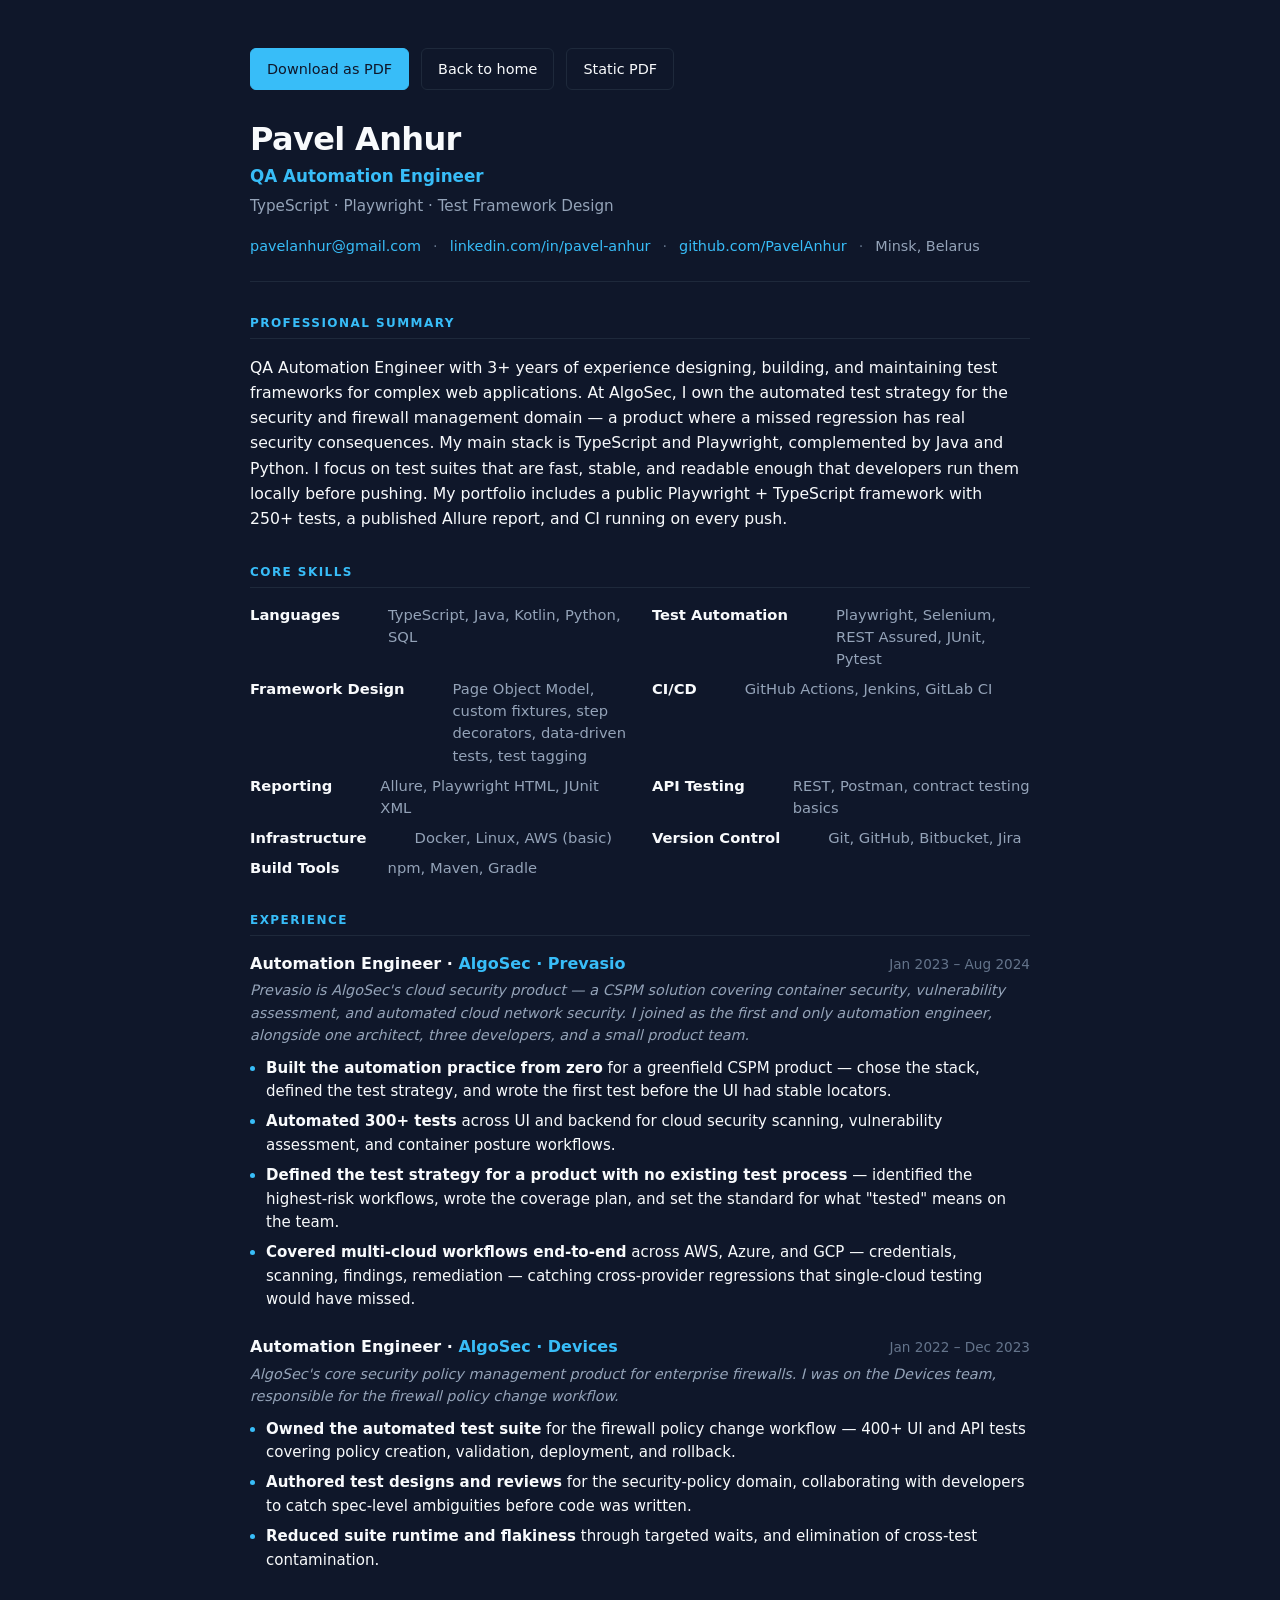
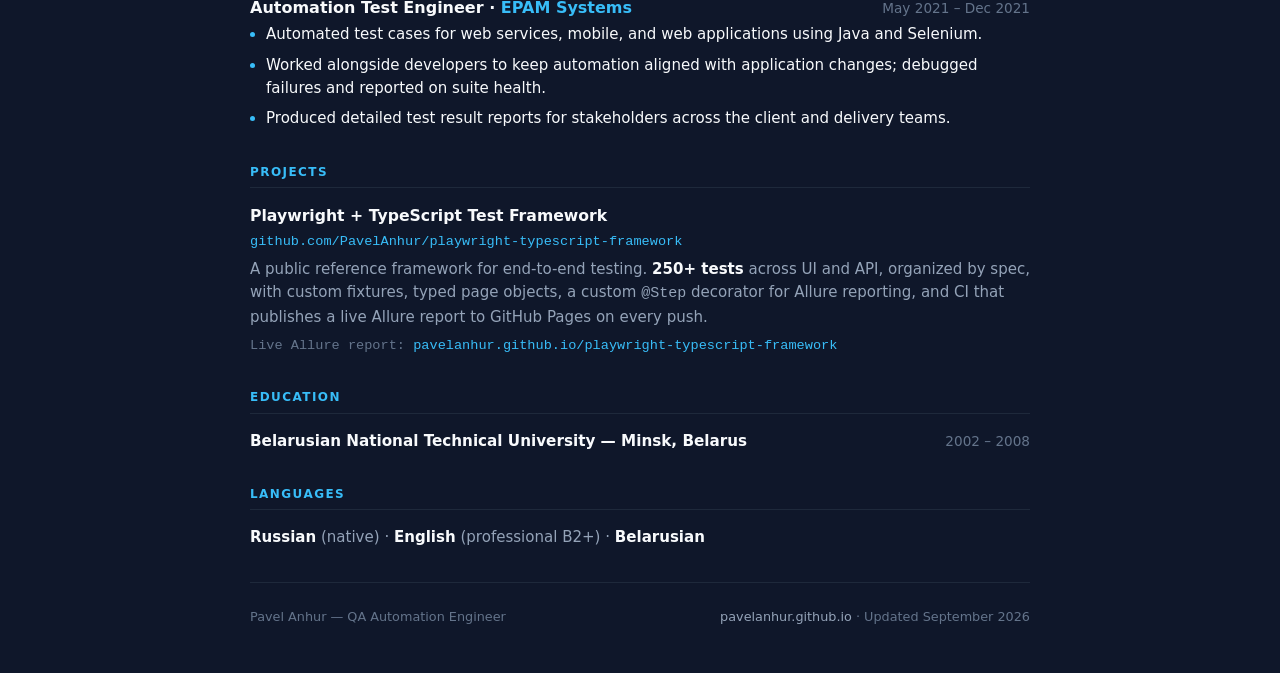
==== cv.html @ a46b6692 "refactor(css): split stylesheets per page - Extract .cv__* rules from cv.html into assets/css/cv.css" ====
<!DOCTYPE html>
<html lang="en">

<head>
  <meta charset="UTF-8" />
  <meta name="viewport" content="width=device-width, initial-scale=1.0" />
  <title>Pavel Anhur — CV</title>
  <meta name="description"
    content="CV of Pavel Anhur, QA Automation Engineer. TypeScript, Playwright, test framework design." />
  <meta name="robots" content="index, follow" />
  <link rel="canonical" href="https://pavelanhur.github.io/cv.html" />

  <!-- Open Graph for link previews -->
  <meta property="og:type" content="profile" />
  <meta property="og:title" content="Pavel Anhur — CV" />
  <meta property="og:description" content="QA Automation Engineer · TypeScript · Playwright · Test Framework Design" />
  <meta property="og:url" content="https://pavelanhur.github.io/cv.html" />

  <!-- Shared tokens, reset, base, buttons, print base -->
  <link rel="stylesheet" href="./assets/css/styles.css?v=1" />
  <!-- CV-specific layout -->
  <link rel="stylesheet" href="./assets/css/cv.css?v=1" />
</head>

<body>
  <main class="cv">

    <!-- =====================================================================
         Screen-only actions
         ===================================================================== -->
    <div class="cv__actions">
      <button type="button" class="btn btn--primary" onclick="window.print()">
        Download as PDF
      </button>
      <a class="btn btn--secondary" href="./index.html">Back to home</a>
      <a class="btn btn--secondary" href="./assets/cv/Pavel-Anhur-CV.pdf" download>
        Static PDF
      </a>
    </div>

    <!-- =====================================================================
         Header
         ===================================================================== -->
    <header class="cv__header">
      <h1 class="cv__name">Pavel Anhur</h1>
      <p class="cv__role">QA Automation Engineer</p>
      <p class="cv__stack">TypeScript · Playwright · Test Framework Design</p>
      <p class="cv__contact">
        <span><a href="mailto:pavelanhur@gmail.com">pavelanhur@gmail.com</a></span>
        <span class="sep">·</span>
        <span><a href="https://www.linkedin.com/in/pavel-anhur-1917821bb/"
            rel="noopener">linkedin.com/in/pavel-anhur</a></span>
        <span class="sep">·</span>
        <span><a href="https://github.com/PavelAnhur" rel="noopener">github.com/PavelAnhur</a></span>
        <span class="sep">·</span>
        <span>Minsk, Belarus</span>
      </p>
    </header>

    <!-- =====================================================================
         Summary
         ===================================================================== -->
    <section class="cv__section" aria-labelledby="summary-heading">
      <h2 class="cv__section-title" id="summary-heading">Professional Summary</h2>
      <p class="cv__summary">
        QA Automation Engineer with 3+ years of experience designing, building, and maintaining
        test frameworks for complex web applications. At AlgoSec, I own the automated test
        strategy for the security and firewall management domain — a product where a missed
        regression has real security consequences. My main stack is TypeScript and Playwright,
        complemented by Java and Python. I focus on test suites that are fast, stable, and
        readable enough that developers run them locally before pushing. My portfolio includes
        a public Playwright + TypeScript framework with 250+ tests, a published Allure report,
        and CI running on every push.
      </p>
    </section>

    <!-- =====================================================================
         Skills
         ===================================================================== -->
    <section class="cv__section" aria-labelledby="skills-heading">
      <h2 class="cv__section-title" id="skills-heading">Core Skills</h2>
      <dl class="cv__skills">
        <div class="cv__skill-group">
          <dt>Languages</dt>
          <dd>TypeScript, Java, Kotlin, Python, SQL</dd>
        </div>
        <div class="cv__skill-group">
          <dt>Test Automation</dt>
          <dd>Playwright, Selenium, REST Assured, JUnit, Pytest</dd>
        </div>
        <div class="cv__skill-group">
          <dt>Framework Design</dt>
          <dd>Page Object Model, custom fixtures, step decorators, data-driven tests, test tagging</dd>
        </div>
        <div class="cv__skill-group">
          <dt>CI/CD</dt>
          <dd>GitHub Actions, Jenkins, GitLab CI</dd>
        </div>
        <div class="cv__skill-group">
          <dt>Reporting</dt>
          <dd>Allure, Playwright HTML, JUnit XML</dd>
        </div>
        <div class="cv__skill-group">
          <dt>API Testing</dt>
          <dd>REST, Postman, contract testing basics</dd>
        </div>
        <div class="cv__skill-group">
          <dt>Infrastructure</dt>
          <dd>Docker, Linux, AWS (basic)</dd>
        </div>
        <div class="cv__skill-group">
          <dt>Version Control</dt>
          <dd>Git, GitHub, Bitbucket, Jira</dd>
        </div>
        <div class="cv__skill-group">
          <dt>Build Tools</dt>
          <dd>npm, Maven, Gradle</dd>
        </div>
      </dl>
    </section>

    <!-- =====================================================================
         Experience
         ===================================================================== -->
    <section class="cv__section" aria-labelledby="experience-heading">
      <h2 class="cv__section-title" id="experience-heading">Experience</h2>

      <!-- AlgoSec · Prevasio -->
      <article class="cv__job">
        <div class="cv__job-head">
          <h3 class="cv__job-role">
            Automation Engineer ·
            <span class="cv__job-company">AlgoSec · Prevasio</span>
          </h3>
          <p class="cv__job-period">Jan 2023 – Aug 2024</p>
        </div>
        <p class="cv__job-context">
          Prevasio is AlgoSec's cloud security product — a CSPM solution covering container
          security, vulnerability assessment, and automated cloud network security. I joined
          as the first and only automation engineer, alongside one architect, three developers,
          and a small product team.
        </p>
        <ul class="cv__job-bullets">
          <li>
            <strong>Built the automation practice from zero</strong> for a greenfield CSPM product —
            chose the stack, defined the test strategy, and wrote the first test before the UI
            had stable locators.
          </li>
          <li>
            <strong>Automated 300+ tests</strong> across UI and backend for cloud security scanning,
            vulnerability assessment, and container posture workflows.
          </li>
          <li>
            <strong>Defined the test strategy for a product with no existing test process</strong> —
            identified the highest-risk workflows, wrote the coverage plan, and set the standard
            for what "tested" means on the team.
          </li>
          <li>
            <strong>Covered multi-cloud workflows end-to-end</strong> across AWS, Azure, and GCP —
            credentials, scanning, findings, remediation — catching cross-provider regressions
            that single-cloud testing would have missed.
          </li>
        </ul>
      </article>

      <!-- AlgoSec · Devices team -->
      <article class="cv__job">
        <div class="cv__job-head">
          <h3 class="cv__job-role">
            Automation Engineer ·
            <span class="cv__job-company">AlgoSec · Devices</span>
          </h3>
          <p class="cv__job-period">Jan 2022 – Dec 2023</p>
        </div>
        <p class="cv__job-context">
          AlgoSec's core security policy management product for enterprise firewalls.
          I was on the Devices team, responsible for the firewall policy change workflow.
        </p>
        <ul class="cv__job-bullets">
          <li>
            <strong>Owned the automated test suite</strong> for the firewall policy change
            workflow — 400+ UI and API tests covering policy creation, validation,
            deployment, and rollback.
          </li>
          <li>
            <strong>Authored test designs and reviews</strong> for the security-policy domain,
            collaborating with developers to catch spec-level ambiguities before code was
            written.
          </li>
          <li>
            <strong>Reduced suite runtime and flakiness</strong> through targeted waits,
            and elimination of cross-test contamination.
          </li>
        </ul>
      </article>

      <!-- EPAM -->
      <article class="cv__job">
        <div class="cv__job-head">
          <h3 class="cv__job-role">
            Automation Test Engineer ·
            <span class="cv__job-company">EPAM Systems</span>
          </h3>
          <p class="cv__job-period">May 2021 – Dec 2021</p>
        </div>
        <ul class="cv__job-bullets">
          <li>
            Automated test cases for web services, mobile, and web applications using
            Java and Selenium.
          </li>
          <li>
            Worked alongside developers to keep automation aligned with application
            changes; debugged failures and reported on suite health.
          </li>
          <li>
            Produced detailed test result reports for stakeholders across the client and
            delivery teams.
          </li>
        </ul>
      </article>
    </section>

    <!-- =====================================================================
         Projects
         ===================================================================== -->
    <section class="cv__section" aria-labelledby="projects-heading">
      <h2 class="cv__section-title" id="projects-heading">Projects</h2>

      <article class="cv__project">
        <h3 class="cv__project-title">
          Playwright + TypeScript Test Framework
        </h3>
        <p class="cv__project-meta">
          <a href="https://github.com/PavelAnhur/playwright-typescript-framework" rel="noopener">
            github.com/PavelAnhur/playwright-typescript-framework
          </a>
        </p>
        <p class="cv__project-desc">
          A public reference framework for end-to-end testing. <strong>250+ tests</strong>
          across UI and API, organized by spec, with custom fixtures, typed page objects,
          a custom <code>@Step</code> decorator for Allure reporting, and CI that publishes
          a live Allure report to GitHub Pages on every push.
        </p>
        <p class="cv__project-meta" style="margin-top: 0.4rem;">
          Live Allure report:
          <a href="https://pavelanhur.github.io/playwright-typescript-framework/" rel="noopener">
            pavelanhur.github.io/playwright-typescript-framework
          </a>
        </p>
      </article>
    </section>

    <!-- =====================================================================
         Education
         ===================================================================== -->
    <section class="cv__section" aria-labelledby="education-heading">
      <h2 class="cv__section-title" id="education-heading">Education</h2>
      <div class="cv__edu">
        <span class="cv__edu-name">Belarusian National Technical University — Minsk, Belarus</span>
        <span class="cv__edu-period">2002 – 2008</span>
      </div>
    </section>

    <!-- =====================================================================
         Languages
         ===================================================================== -->
    <section class="cv__section" aria-labelledby="languages-heading">
      <h2 class="cv__section-title" id="languages-heading">Languages</h2>
      <p class="cv__languages">
        <strong>Russian</strong> (native) ·
        <strong>English</strong> (professional B2+) ·
        <strong>Belarusian</strong>
      </p>
    </section>

    <!-- =====================================================================
         Footer (screen only)
         ===================================================================== -->
    <footer class="cv__footer">
      <span>Pavel Anhur — QA Automation Engineer</span>
      <span>
        <a href="https://pavelanhur.github.io/">pavelanhur.github.io</a>
        · Updated September 2026
      </span>
    </footer>

  </main>
</body>

</html>
---- assets/css/styles.css ----
/* ==========================================================================
   Design tokens
   ========================================================================== */
:root {
  /* Colors */
  --bg: #0f172a;
  --fg: #f8fafc;
  --muted: #94a3b8;
  --muted-dim: #64748b;
  --accent: #38bdf8;
  --border: #1e293b;
  --surface: #1e293b;

  /* Typography */
  --font-sans: system-ui, -apple-system, "Segoe UI", Roboto, sans-serif;
  --font-mono: ui-monospace, "SF Mono", Menlo, Consolas, monospace;

  /* Layout */
  --max-width: 780px;
  --radius: 6px;
  --space-1: 0.5rem;
  --space-2: 1rem;
  --space-3: 1.5rem;
  --space-4: 2rem;
  --space-5: 3rem;
  --space-6: 4rem;

  /* Print tokens — overridden in @media print */
  --print-bg: #ffffff;
  --print-fg: #111827;
  --print-muted: #4b5563;
  --print-border: #d1d5db;
  --print-accent: #0369a1;
}

/* ==========================================================================
   Reset
   ========================================================================== */
*,
*::before,
*::after {
  box-sizing: border-box;
}

html {
  -webkit-text-size-adjust: 100%;
}

body,
h1,
h2,
h3,
h4,
p,
ul,
ol,
li,
figure {
  margin: 0;
  padding: 0;
}

ul,
ol {
  list-style: none;
}

img {
  max-width: 100%;
  display: block;
}

/* ==========================================================================
   Base
   ========================================================================== */
body {
  font-family: var(--font-sans);
  background: var(--bg);
  color: var(--fg);
  line-height: 1.55;
  font-size: 16px;
  padding: var(--space-5) var(--space-3);
  display: flex;
  justify-content: center;
  min-height: 100vh;
}

a {
  color: var(--accent);
  text-decoration: none;
  border-bottom: 1px solid transparent;
  transition: border-color 0.15s ease;
}

a:hover {
  border-bottom-color: currentColor;
}

/* ==========================================================================
   Shared button styles
   ========================================================================== */
.btn {
  display: inline-block;
  padding: 0.55rem 1rem;
  border-radius: var(--radius);
  font-size: 0.9rem;
  font-weight: 500;
  text-decoration: none;
  border: 1px solid transparent;
  cursor: pointer;
  transition: all 0.15s ease;
  font-family: inherit;
}

.btn--primary {
  background: var(--accent);
  color: var(--bg);
  border-color: var(--accent);
}

.btn--primary:hover {
  filter: brightness(1.05);
  border-bottom-color: var(--accent);
}

.btn--secondary {
  background: transparent;
  color: var(--fg);
  border-color: var(--border);
}

.btn--secondary:hover {
  border-color: var(--muted);
  border-bottom-color: var(--muted);
}

/* ==========================================================================
   Print — A4, black on white, no chrome
   Shared across all pages.
   ========================================================================== */
@page {
  size: A4;
  margin: 14mm 14mm 14mm 14mm;
}

@media print {
  :root {
    --bg: var(--print-bg);
    --fg: var(--print-fg);
    --muted: var(--print-muted);
    --muted-dim: var(--print-muted);
    --accent: var(--print-accent);
    --border: var(--print-border);
    --surface: #f3f4f6;
  }

  body {
    padding: 0;
    background: #fff;
    color: var(--print-fg);
    font-size: 10.5pt;
    line-height: 1.45;
    display: block;
    min-height: auto;
  }

  a {
    color: var(--print-accent);
    text-decoration: none;
    border-bottom: none;
  }

  h1,
  h2,
  h3 {
    page-break-after: avoid;
    break-after: avoid;
  }

  p,
  li,
  h1,
  h2,
  h3 {
    orphans: 3;
    widows: 3;
  }
}

/* ==========================================================================
   Reduced motion
   ========================================================================== */
@media (prefers-reduced-motion: reduce) {
  * {
    transition: none !important;
    animation: none !important;
  }
}
---- assets/css/cv.css ----
/* ==========================================================================
   CV page styles
   Loaded by cv.html on top of assets/css/styles.css.
   Only rules prefixed with .cv__ live here.
   ========================================================================== */

.cv {
  width: 100%;
  max-width: var(--max-width);
}

/* --------------------------------------------------------------------------
   Header
   -------------------------------------------------------------------------- */
.cv__header {
  padding-bottom: var(--space-3);
  border-bottom: 1px solid var(--border);
  margin-bottom: var(--space-4);
}

.cv__name {
  font-size: 2rem;
  line-height: 1.1;
  letter-spacing: -0.02em;
  font-weight: 700;
  margin-bottom: 0.35rem;
}

.cv__role {
  font-size: 1.05rem;
  color: var(--accent);
  font-weight: 600;
  margin-bottom: 0.4rem;
}

.cv__stack {
  font-size: 0.95rem;
  color: var(--muted);
  margin-bottom: var(--space-2);
}

.cv__contact {
  font-size: 0.9rem;
  color: var(--muted);
  display: flex;
  flex-wrap: wrap;
  gap: 0.25rem 0.75rem;
}

.cv__contact span {
  white-space: nowrap;
}

.cv__contact .sep {
  color: var(--muted-dim);
}

/* --------------------------------------------------------------------------
   Sections
   -------------------------------------------------------------------------- */
.cv__section {
  margin-bottom: var(--space-4);
  break-inside: avoid;
  page-break-inside: avoid;
}

.cv__section-title {
  font-size: 0.75rem;
  font-weight: 700;
  text-transform: uppercase;
  letter-spacing: 0.12em;
  color: var(--accent);
  margin-bottom: var(--space-2);
  padding-bottom: 0.35rem;
  border-bottom: 1px solid var(--border);
}

/* --------------------------------------------------------------------------
   Summary
   -------------------------------------------------------------------------- */
.cv__summary {
  color: var(--fg);
  font-size: 0.98rem;
  line-height: 1.6;
}

/* --------------------------------------------------------------------------
   Skills — definition list, two-column on wide, stacked on narrow
   -------------------------------------------------------------------------- */
.cv__skills {
  display: grid;
  grid-template-columns: 1fr;
  gap: 0.5rem 1.5rem;
}

@media (min-width: 640px) {
  .cv__skills {
    grid-template-columns: repeat(2, minmax(0, 1fr));
  }
}

.cv__skill-group {
  display: grid;
  grid-template-columns: max-content 1fr;
  gap: 0.5rem;
  font-size: 0.92rem;
  line-height: 1.5;
  break-inside: avoid;
}

.cv__skill-group dt {
  font-weight: 600;
  color: var(--fg);
  white-space: nowrap;
}

.cv__skill-group dd {
  color: var(--muted);
}

/* --------------------------------------------------------------------------
   Experience
   -------------------------------------------------------------------------- */
.cv__job {
  margin-bottom: var(--space-3);
  break-inside: avoid;
  page-break-inside: avoid;
}

.cv__job:last-child {
  margin-bottom: 0;
}

.cv__job-head {
  display: flex;
  flex-wrap: wrap;
  justify-content: space-between;
  align-items: baseline;
  gap: 0.25rem 1rem;
  margin-bottom: 0.15rem;
}

.cv__job-role {
  font-size: 1rem;
  font-weight: 700;
  color: var(--fg);
}

.cv__job-company {
  color: var(--accent);
}

.cv__job-period {
  font-size: 0.85rem;
  color: var(--muted-dim);
  font-variant-numeric: tabular-nums;
  white-space: nowrap;
}

.cv__job-context {
  font-size: 0.9rem;
  color: var(--muted);
  margin-bottom: 0.65rem;
  font-style: italic;
}

.cv__job-bullets {
  display: grid;
  gap: 0.45rem;
  font-size: 0.94rem;
  line-height: 1.55;
}

.cv__job-bullets li {
  position: relative;
  padding-left: 1rem;
  color: var(--fg);
  break-inside: avoid;
}

.cv__job-bullets li::before {
  content: "";
  position: absolute;
  left: 0;
  top: 0.6em;
  width: 5px;
  height: 5px;
  background: var(--accent);
  border-radius: 50%;
}

.cv__job-bullets strong {
  color: var(--fg);
  font-weight: 600;
}

/* --------------------------------------------------------------------------
   Projects
   -------------------------------------------------------------------------- */
.cv__project {
  margin-bottom: var(--space-2);
  break-inside: avoid;
}

.cv__project-title {
  font-size: 0.98rem;
  font-weight: 700;
  color: var(--fg);
  margin-bottom: 0.15rem;
}

.cv__project-meta {
  font-size: 0.85rem;
  color: var(--muted-dim);
  font-family: var(--font-mono);
  margin-bottom: 0.4rem;
}

.cv__project-meta a {
  font-family: var(--font-mono);
  font-size: 0.85rem;
}

.cv__project-desc {
  font-size: 0.94rem;
  color: var(--muted);
  line-height: 1.55;
}

.cv__project-desc strong {
  color: var(--fg);
  font-weight: 600;
}

/* --------------------------------------------------------------------------
   Education
   -------------------------------------------------------------------------- */
.cv__edu {
  display: flex;
  flex-wrap: wrap;
  justify-content: space-between;
  align-items: baseline;
  gap: 0.25rem 1rem;
  font-size: 0.95rem;
}

.cv__edu-name {
  font-weight: 600;
}

.cv__edu-period {
  color: var(--muted-dim);
  font-size: 0.85rem;
  font-variant-numeric: tabular-nums;
}

/* --------------------------------------------------------------------------
   Languages
   -------------------------------------------------------------------------- */
.cv__languages {
  font-size: 0.94rem;
  color: var(--muted);
}

.cv__languages strong {
  color: var(--fg);
  font-weight: 600;
}

/* --------------------------------------------------------------------------
   Footer (screen only)
   -------------------------------------------------------------------------- */
.cv__footer {
  margin-top: var(--space-4);
  padding-top: var(--space-3);
  border-top: 1px solid var(--border);
  font-size: 0.8rem;
  color: var(--muted-dim);
  display: flex;
  flex-wrap: wrap;
  justify-content: space-between;
  gap: 0.5rem;
}

.cv__footer a {
  color: var(--muted);
}

.cv__footer a:hover {
  color: var(--accent);
}

/* --------------------------------------------------------------------------
   Action buttons (screen only)
   -------------------------------------------------------------------------- */
.cv__actions {
  display: flex;
  gap: 0.75rem;
  flex-wrap: wrap;
  margin-bottom: var(--space-4);
}

/* ==========================================================================
   Print — CV-specific overrides only.
   Shared print base (page size, tokens, orphans/widows) is in styles.css.
   ========================================================================== */
@media print {
  .cv {
    max-width: none;
  }

  .cv__actions,
  .cv__footer {
    display: none !important;
  }

  .cv__section-title {
    page-break-after: avoid;
    break-after: avoid;
  }

  .cv__job-bullets li,
  .cv__project,
  .cv__job,
  .cv__section {
    page-break-inside: avoid;
    break-inside: avoid;
  }

  .cv__header {
    padding-bottom: 8pt;
    margin-bottom: 14pt;
  }

  .cv__section {
    margin-bottom: 12pt;
  }

  .cv__job {
    margin-bottom: 10pt;
  }

  .cv__skills {
    gap: 3pt 14pt;
  }

  .cv__job-bullets {
    gap: 2pt;
  }

  .cv__name,
  .cv__job-role,
  .cv__project-title,
  .cv__edu-name,
  .cv__skill-group dt,
  .cv__job-bullets strong {
    color: var(--print-fg);
  }

  .cv__role,
  .cv__section-title,
  .cv__job-company {
    color: var(--print-accent);
  }

  .cv__job-bullets li::before {
    background: var(--print-accent);
    print-color-adjust: exact;
    -webkit-print-color-adjust: exact;
  }
}
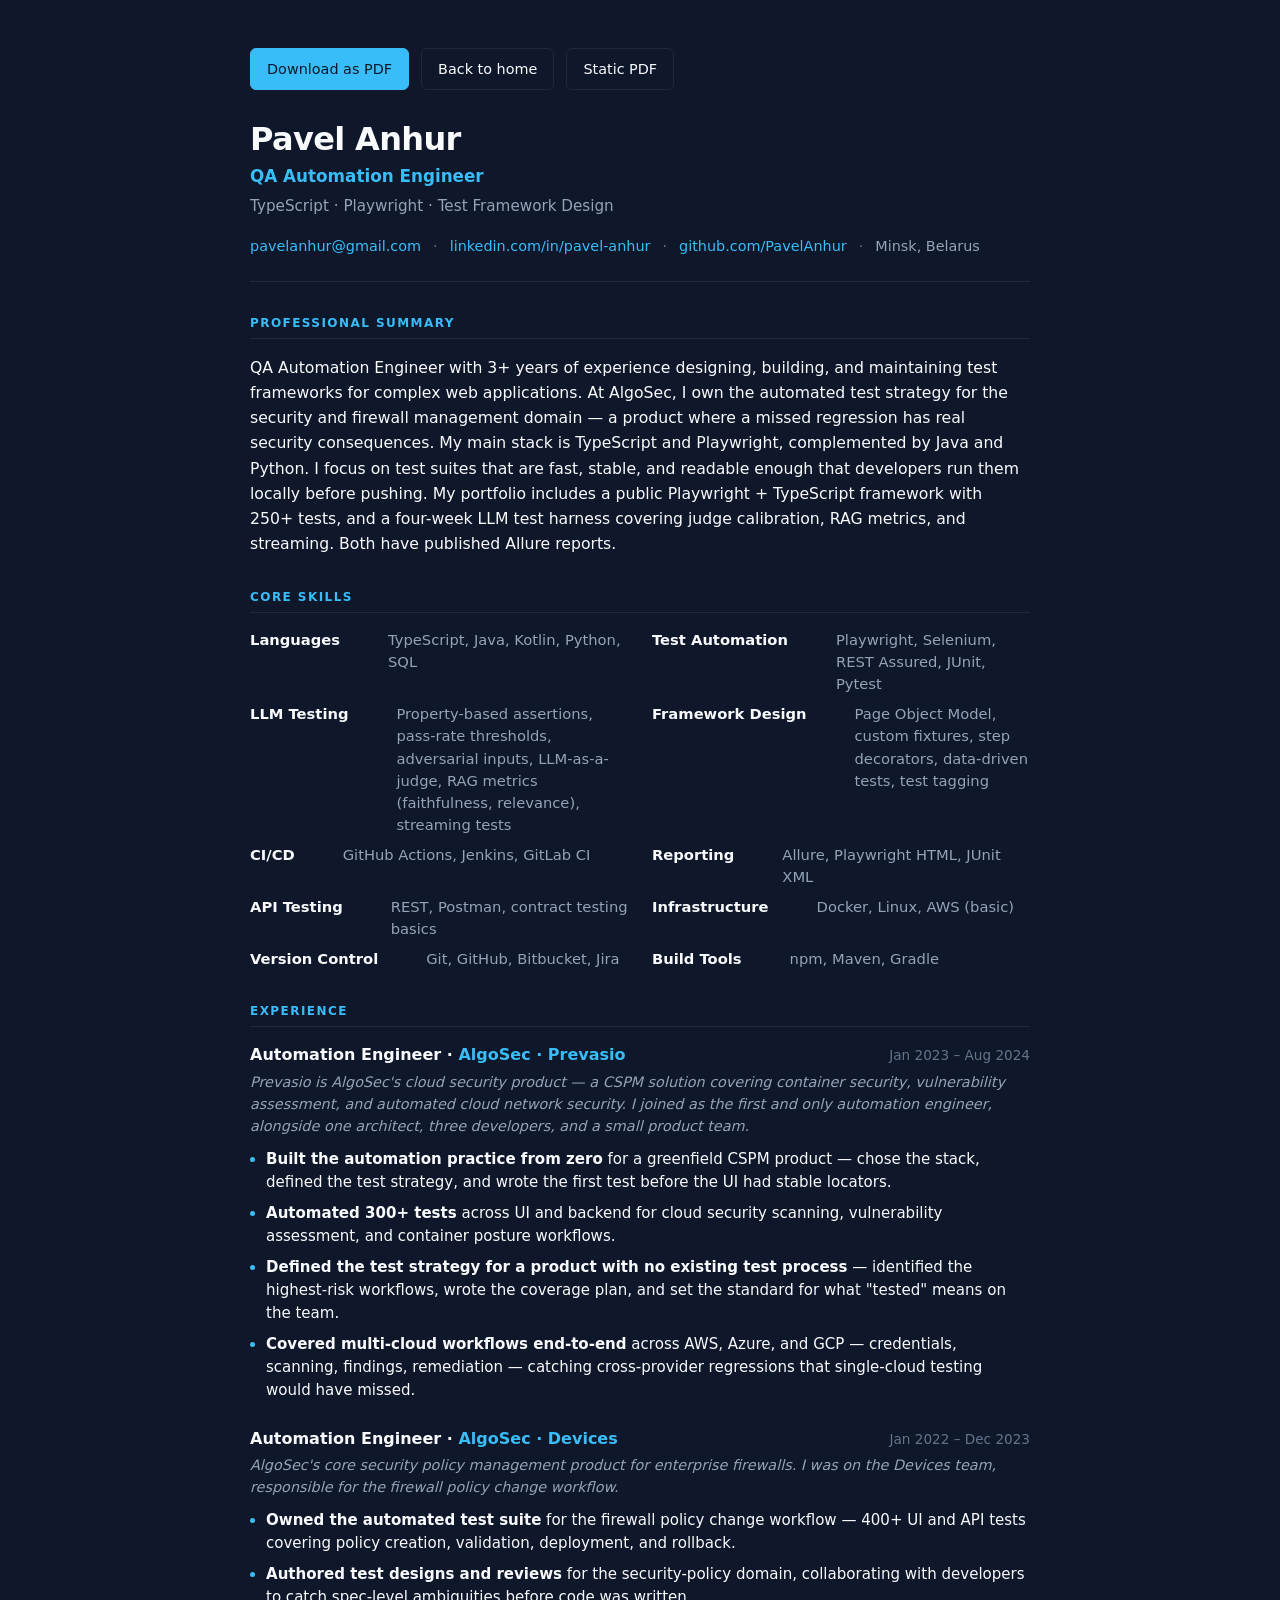
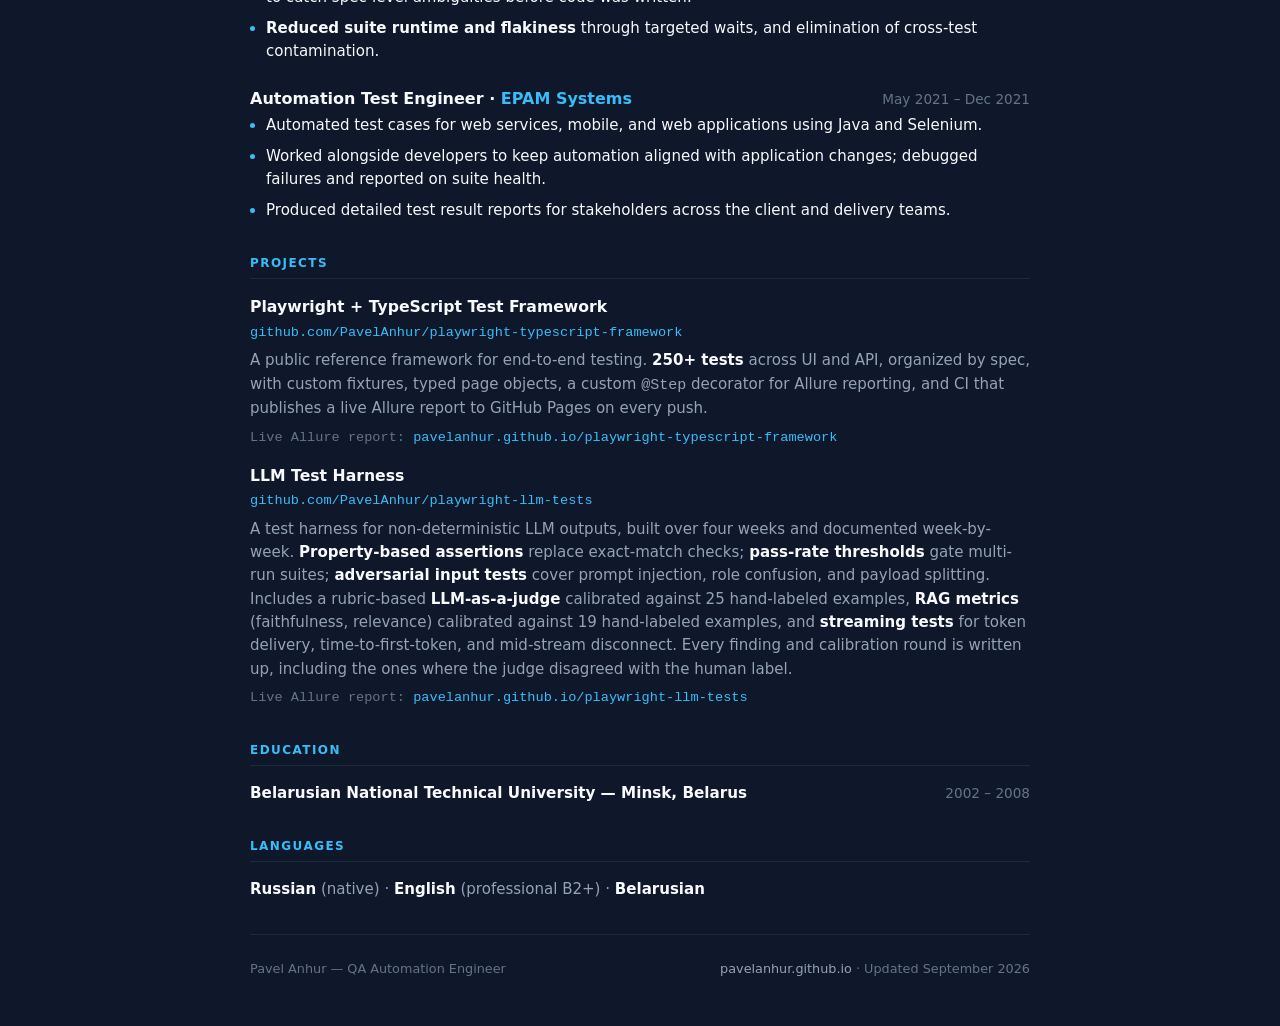
==== commit c5641c6c: "docs(cv): add LLM test harness project, summary, and skills" ====
--- a/cv.html
+++ b/cv.html
@@ -69,8 +69,9 @@
         regression has real security consequences. My main stack is TypeScript and Playwright,
         complemented by Java and Python. I focus on test suites that are fast, stable, and
         readable enough that developers run them locally before pushing. My portfolio includes
-        a public Playwright + TypeScript framework with 250+ tests, a published Allure report,
-        and CI running on every push.
+        a public Playwright + TypeScript framework with 250+ tests, and a four-week LLM test
+        harness covering judge calibration, RAG metrics, and streaming. Both have published
+        Allure reports.
       </p>
     </section>
 
@@ -87,6 +88,11 @@
         <div class="cv__skill-group">
           <dt>Test Automation</dt>
           <dd>Playwright, Selenium, REST Assured, JUnit, Pytest</dd>
+        </div>
+        <div class="cv__skill-group">
+          <dt>LLM Testing</dt>
+          <dd>Property-based assertions, pass-rate thresholds, adversarial inputs, LLM-as-a-judge, RAG metrics
+            (faithfulness, relevance), streaming tests</dd>
         </div>
         <div class="cv__skill-group">
           <dt>Framework Design</dt>
@@ -248,6 +254,35 @@
           </a>
         </p>
       </article>
+
+      <article class="cv__project">
+        <h3 class="cv__project-title">
+          LLM Test Harness
+        </h3>
+        <p class="cv__project-meta">
+          <a href="https://github.com/PavelAnhur/playwright-llm-tests" rel="noopener">
+            github.com/PavelAnhur/playwright-llm-tests
+          </a>
+        </p>
+        <p class="cv__project-desc">
+          A test harness for non-deterministic LLM outputs, built over four weeks
+          and documented week-by-week. <strong>Property-based assertions</strong> replace
+          exact-match checks; <strong>pass-rate thresholds</strong> gate multi-run suites;
+          <strong>adversarial input tests</strong> cover prompt injection, role confusion,
+          and payload splitting. Includes a rubric-based <strong>LLM-as-a-judge</strong>
+          calibrated against 25 hand-labeled examples, <strong>RAG metrics</strong>
+          (faithfulness, relevance) calibrated against 19 hand-labeled examples, and
+          <strong>streaming tests</strong> for token delivery, time-to-first-token, and
+          mid-stream disconnect. Every finding and calibration round is written up,
+          including the ones where the judge disagreed with the human label.
+        </p>
+        <p class="cv__project-meta" style="margin-top: 0.4rem;">
+          Live Allure report:
+          <a href="https://pavelanhur.github.io/playwright-llm-tests/" rel="noopener">
+            pavelanhur.github.io/playwright-llm-tests
+          </a>
+        </p>
+      </article>
     </section>
 
     <!-- =====================================================================
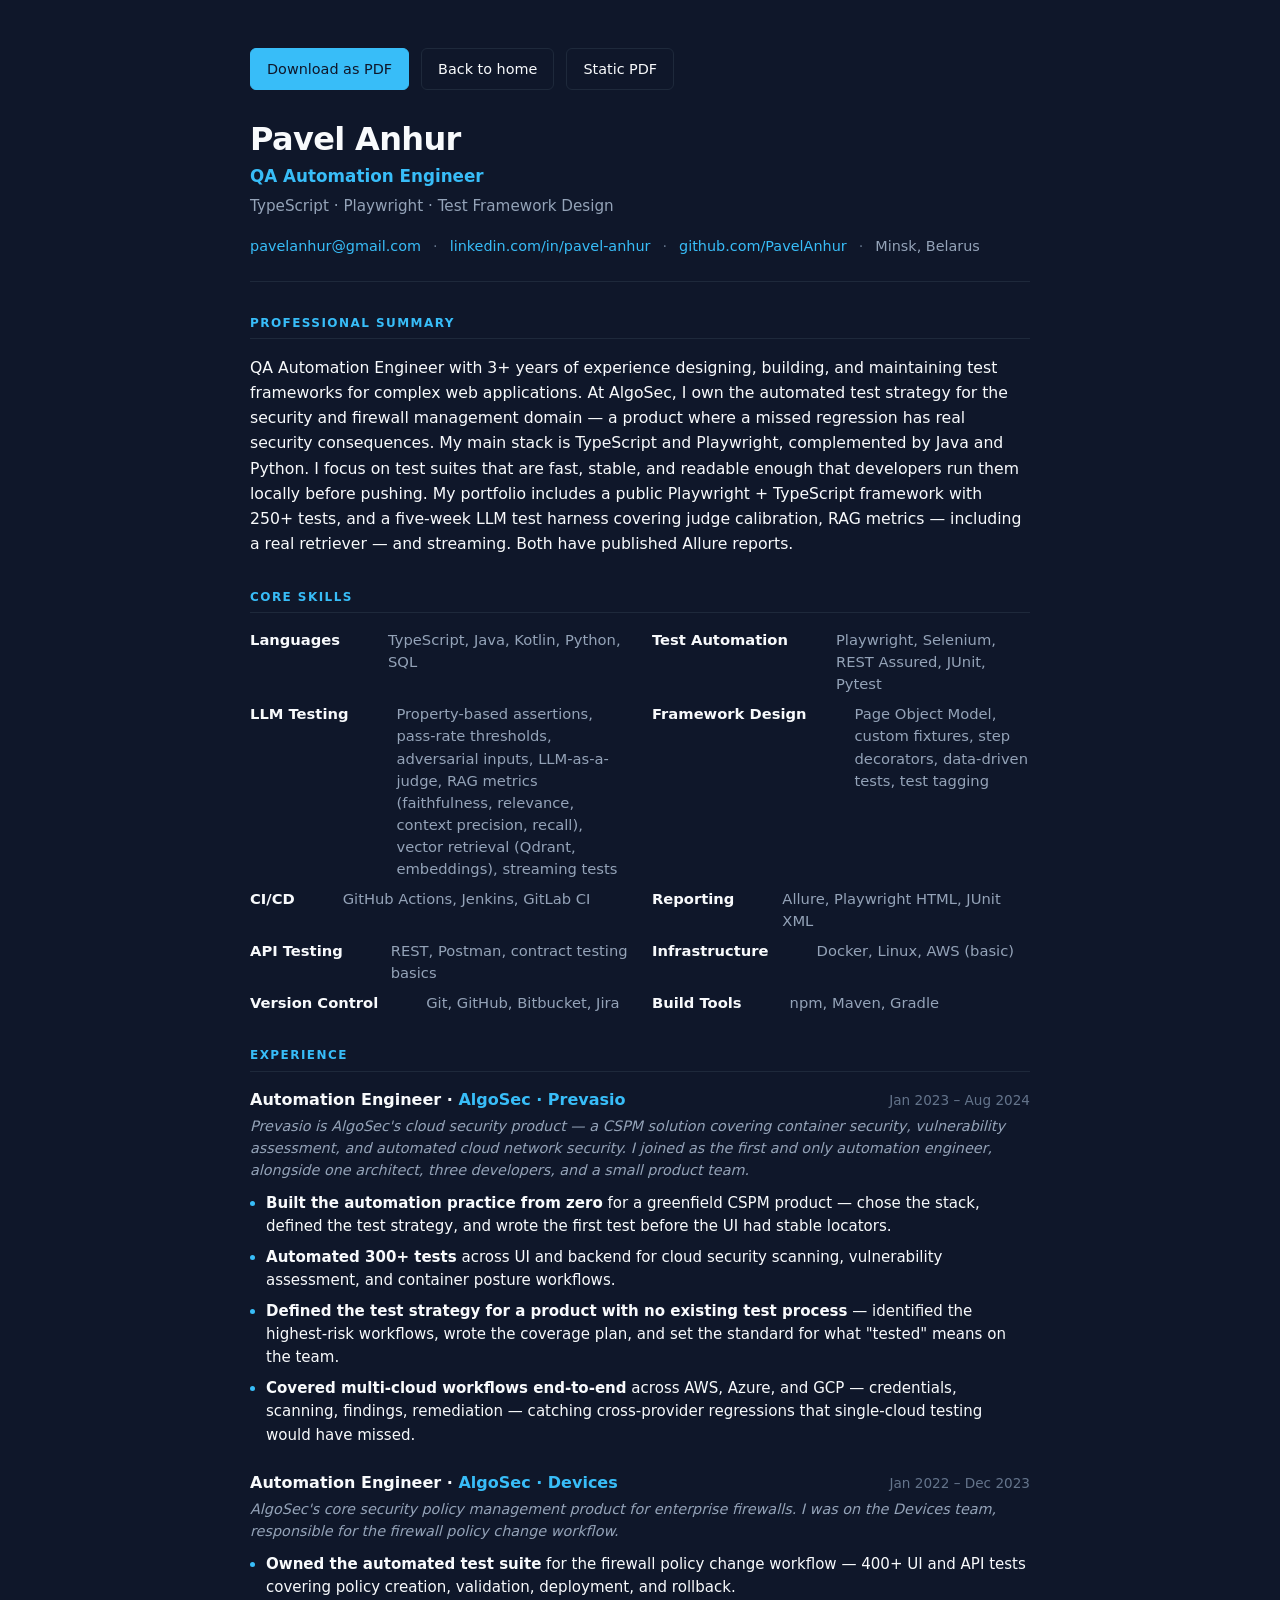
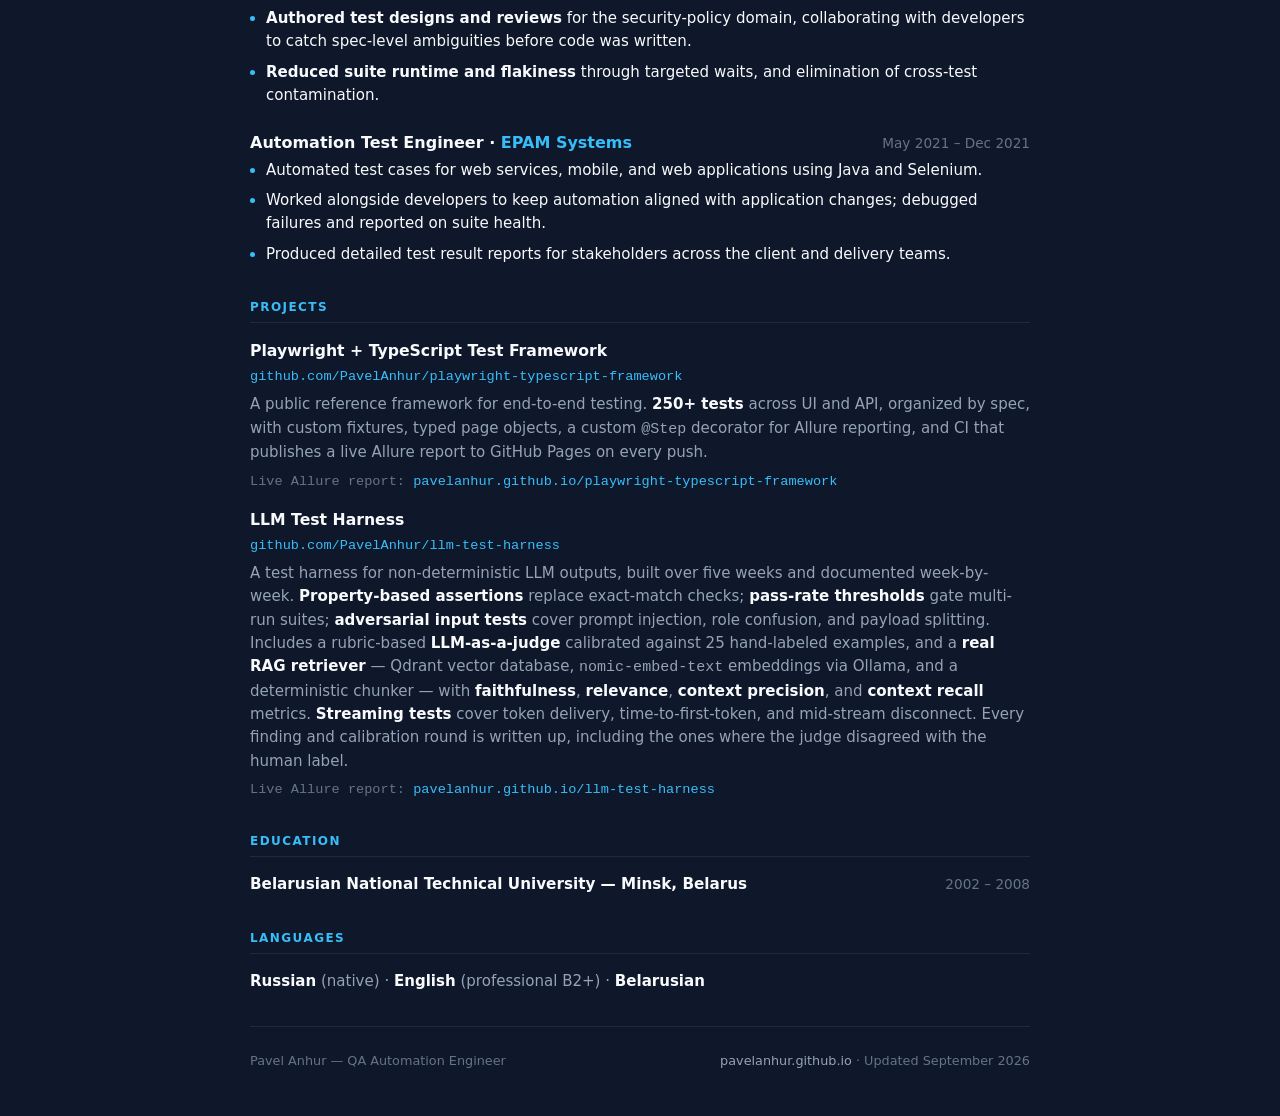
==== commit 2d4884f3: "docs: update LLM Test Harness card on landing page for rename and RAG work" ====
--- a/cv.html
+++ b/cv.html
@@ -69,9 +69,9 @@
         regression has real security consequences. My main stack is TypeScript and Playwright,
         complemented by Java and Python. I focus on test suites that are fast, stable, and
         readable enough that developers run them locally before pushing. My portfolio includes
-        a public Playwright + TypeScript framework with 250+ tests, and a four-week LLM test
-        harness covering judge calibration, RAG metrics, and streaming. Both have published
-        Allure reports.
+        a public Playwright + TypeScript framework with 250+ tests, and a five-week LLM test
+        harness covering judge calibration, RAG metrics — including a real retriever — and
+        streaming. Both have published Allure reports.
       </p>
     </section>
 
@@ -92,7 +92,8 @@
         <div class="cv__skill-group">
           <dt>LLM Testing</dt>
           <dd>Property-based assertions, pass-rate thresholds, adversarial inputs, LLM-as-a-judge, RAG metrics
-            (faithfulness, relevance), streaming tests</dd>
+            (faithfulness, relevance, context precision, recall), vector retrieval (Qdrant, embeddings), streaming
+            tests</dd>
         </div>
         <div class="cv__skill-group">
           <dt>Framework Design</dt>
@@ -260,26 +261,28 @@
           LLM Test Harness
         </h3>
         <p class="cv__project-meta">
-          <a href="https://github.com/PavelAnhur/playwright-llm-tests" rel="noopener">
-            github.com/PavelAnhur/playwright-llm-tests
+          <a href="https://github.com/PavelAnhur/llm-test-harness" rel="noopener">
+            github.com/PavelAnhur/llm-test-harness
           </a>
         </p>
         <p class="cv__project-desc">
-          A test harness for non-deterministic LLM outputs, built over four weeks
+          A test harness for non-deterministic LLM outputs, built over five weeks
           and documented week-by-week. <strong>Property-based assertions</strong> replace
           exact-match checks; <strong>pass-rate thresholds</strong> gate multi-run suites;
           <strong>adversarial input tests</strong> cover prompt injection, role confusion,
           and payload splitting. Includes a rubric-based <strong>LLM-as-a-judge</strong>
-          calibrated against 25 hand-labeled examples, <strong>RAG metrics</strong>
-          (faithfulness, relevance) calibrated against 19 hand-labeled examples, and
-          <strong>streaming tests</strong> for token delivery, time-to-first-token, and
-          mid-stream disconnect. Every finding and calibration round is written up,
-          including the ones where the judge disagreed with the human label.
+          calibrated against 25 hand-labeled examples, and a <strong>real RAG retriever</strong>
+          — Qdrant vector database, <code>nomic-embed-text</code> embeddings via Ollama, and
+          a deterministic chunker — with <strong>faithfulness</strong>, <strong>relevance</strong>,
+          <strong>context precision</strong>, and <strong>context recall</strong> metrics.
+          <strong>Streaming tests</strong> cover token delivery, time-to-first-token, and
+          mid-stream disconnect. Every finding and calibration round is written up, including
+          the ones where the judge disagreed with the human label.
         </p>
         <p class="cv__project-meta" style="margin-top: 0.4rem;">
           Live Allure report:
-          <a href="https://pavelanhur.github.io/playwright-llm-tests/" rel="noopener">
-            pavelanhur.github.io/playwright-llm-tests
+          <a href="https://pavelanhur.github.io/llm-test-harness/" rel="noopener">
+            pavelanhur.github.io/llm-test-harness
           </a>
         </p>
       </article>
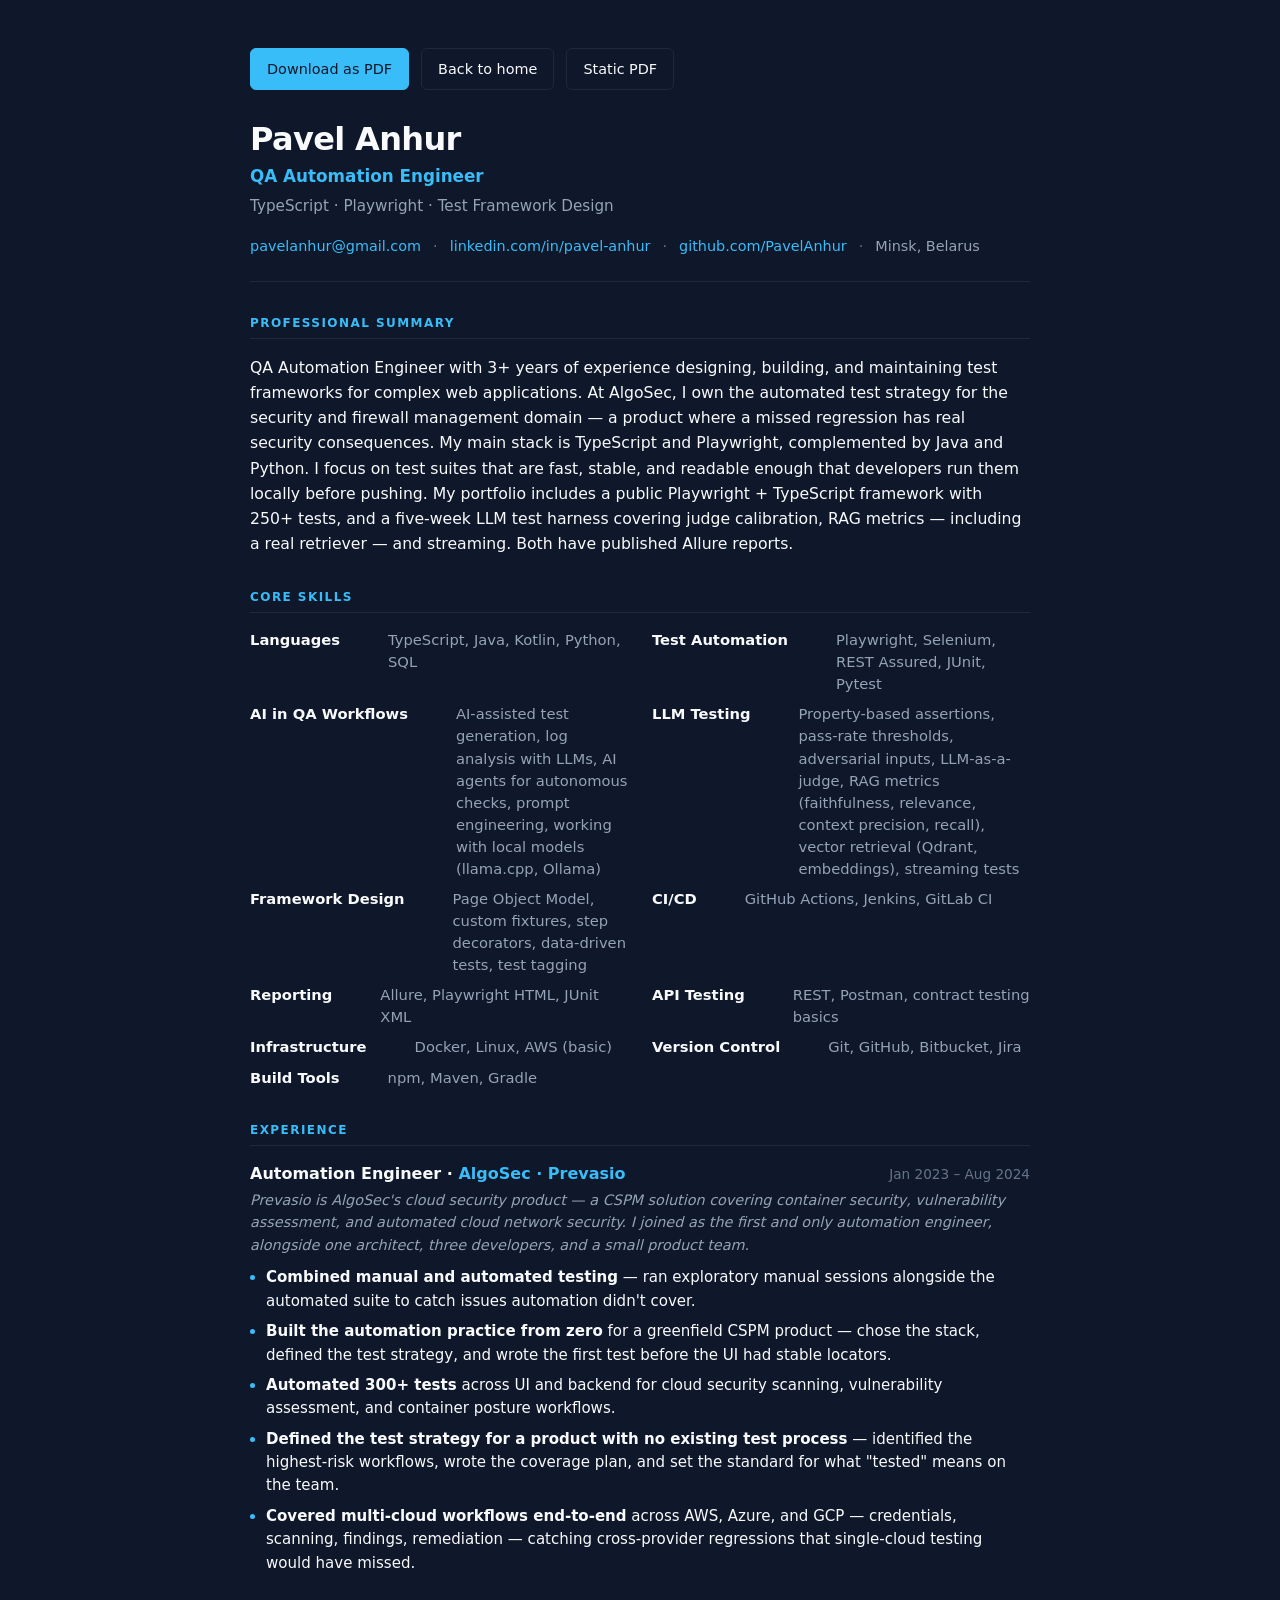
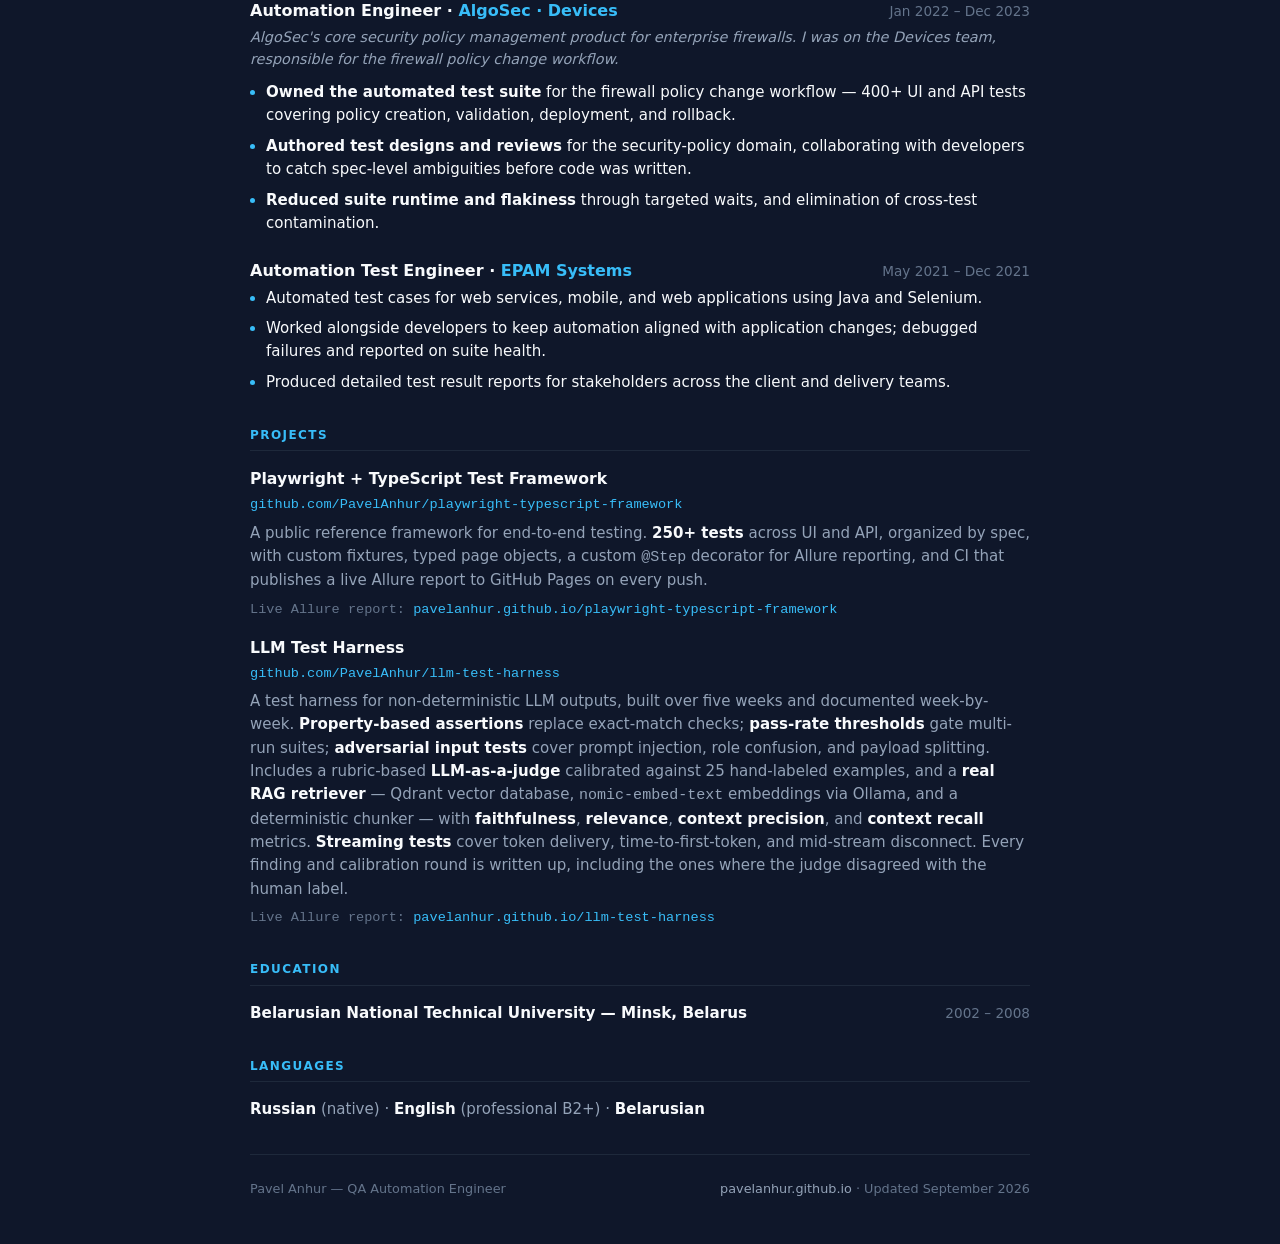
==== commit 97282ccf: "update" ====
--- a/cv.html
+++ b/cv.html
@@ -90,10 +90,15 @@
           <dd>Playwright, Selenium, REST Assured, JUnit, Pytest</dd>
         </div>
         <div class="cv__skill-group">
+          <dt>AI in QA Workflows</dt>
+          <dd>AI-assisted test generation, log analysis with LLMs, AI agents for autonomous checks,
+            prompt engineering, working with local models (llama.cpp, Ollama)</dd>
+        </div>
+        <div class="cv__skill-group">
           <dt>LLM Testing</dt>
-          <dd>Property-based assertions, pass-rate thresholds, adversarial inputs, LLM-as-a-judge, RAG metrics
-            (faithfulness, relevance, context precision, recall), vector retrieval (Qdrant, embeddings), streaming
-            tests</dd>
+          <dd>Property-based assertions, pass-rate thresholds, adversarial inputs, LLM-as-a-judge,
+            RAG metrics (faithfulness, relevance, context precision, recall), vector retrieval
+            (Qdrant, embeddings), streaming tests</dd>
         </div>
         <div class="cv__skill-group">
           <dt>Framework Design</dt>
@@ -148,6 +153,11 @@
           and a small product team.
         </p>
         <ul class="cv__job-bullets">
+          <li>
+            <strong>Combined manual and automated testing</strong> — ran exploratory
+            manual sessions alongside the automated suite to catch issues automation
+            didn't cover.
+          </li>
           <li>
             <strong>Built the automation practice from zero</strong> for a greenfield CSPM product —
             chose the stack, defined the test strategy, and wrote the first test before the UI
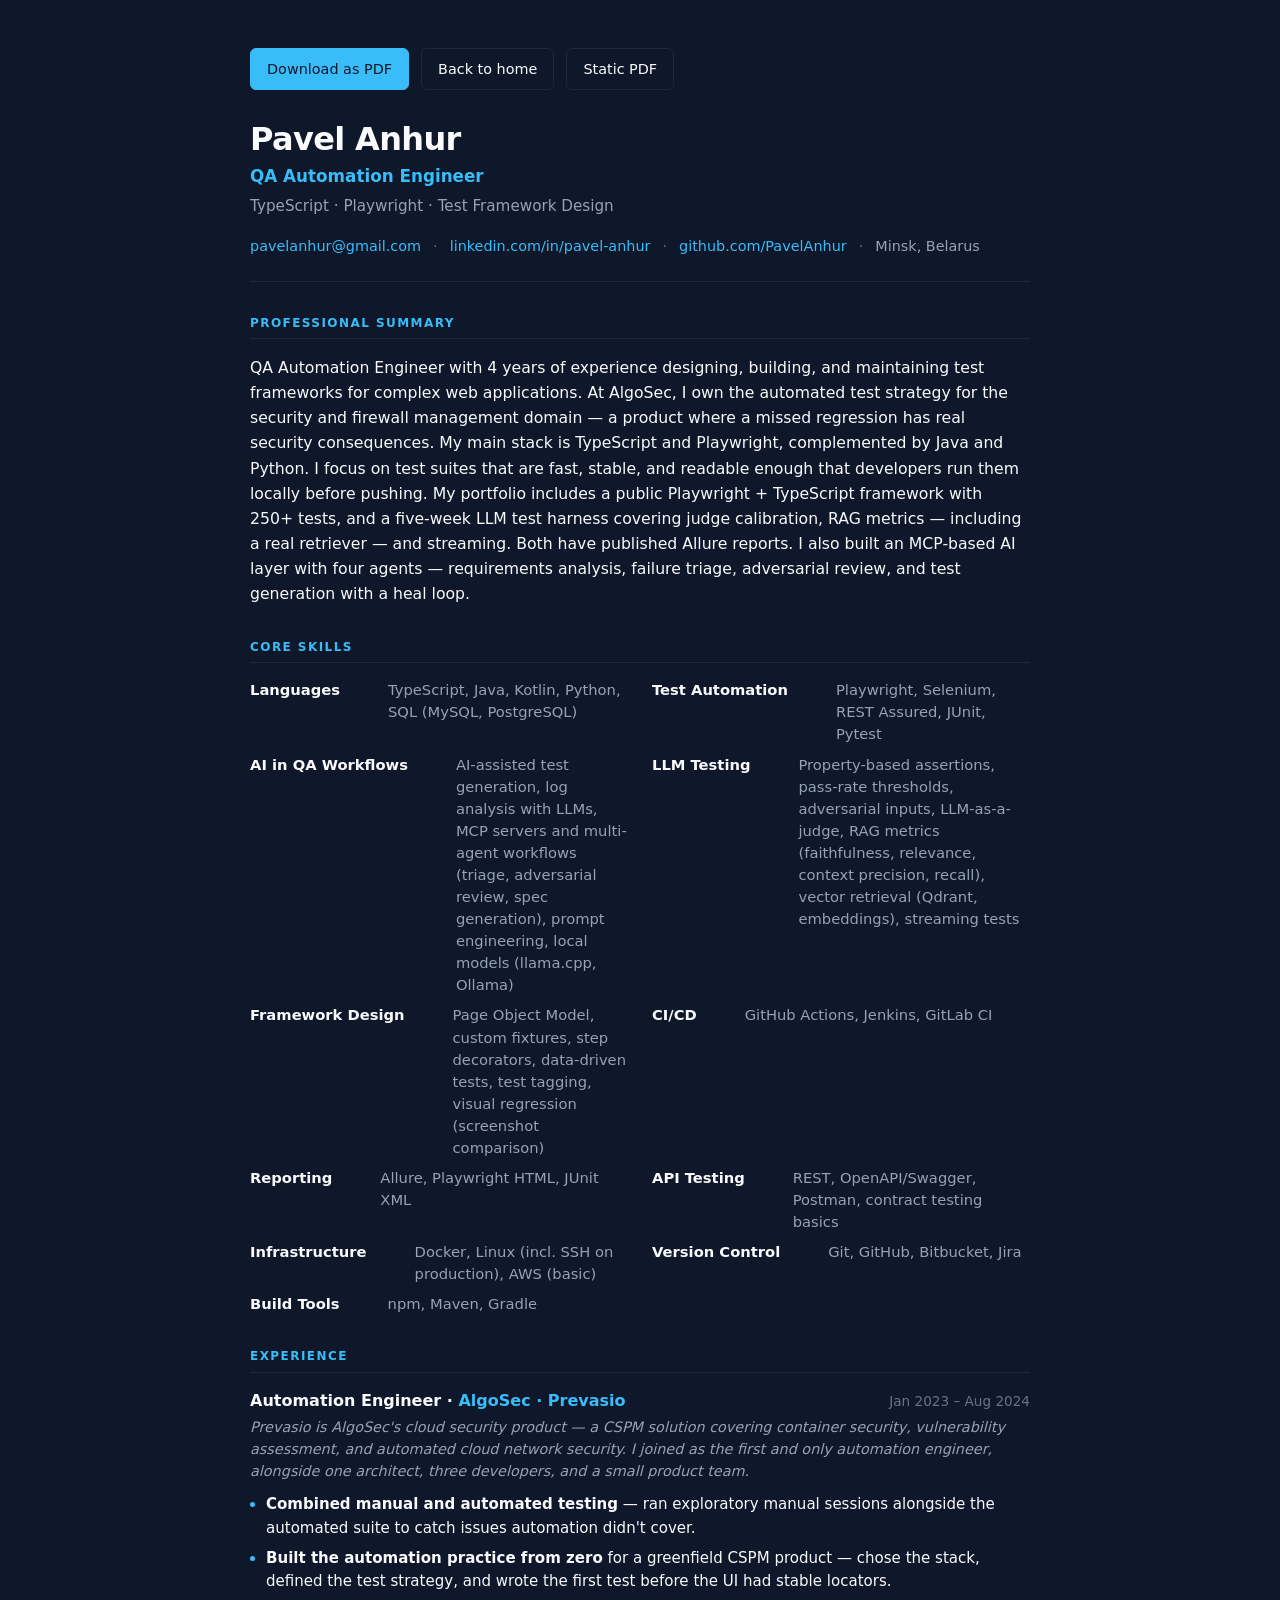
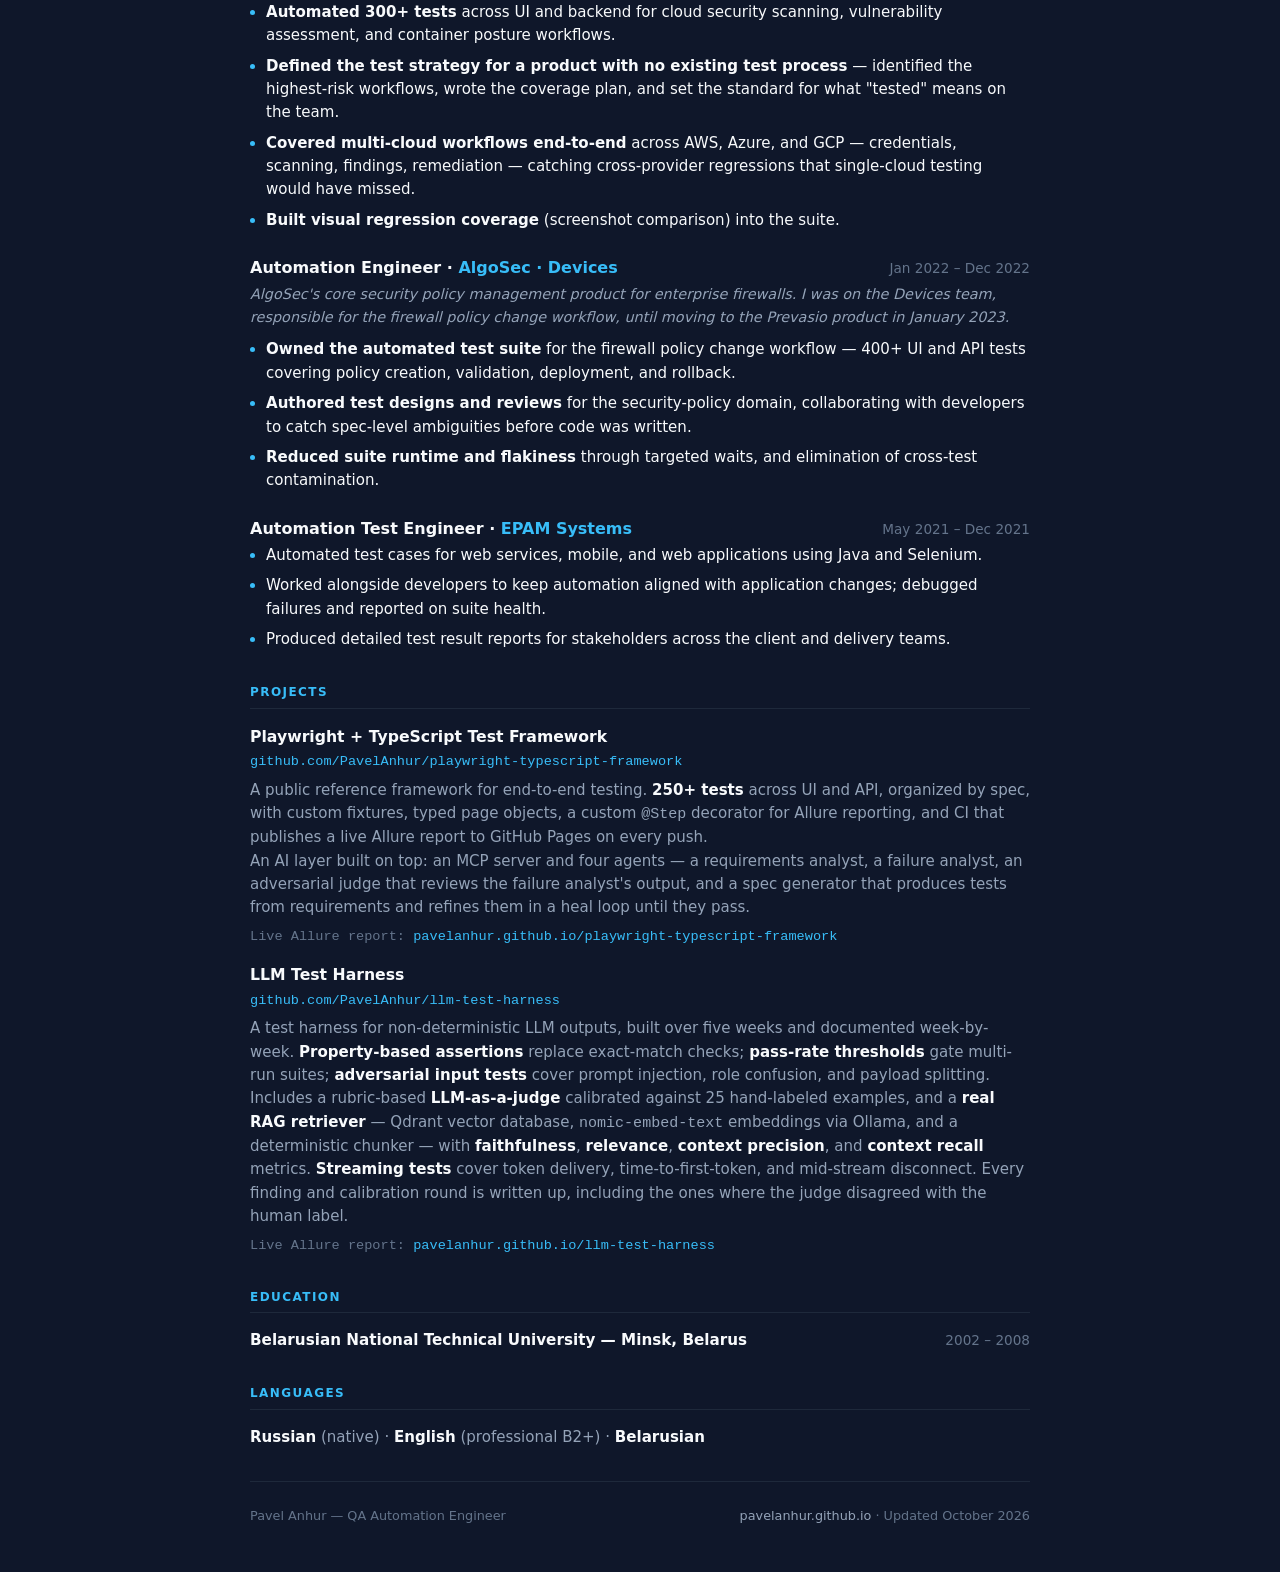
==== commit ad84a363: "docs(cv): 4 years, AI/MCP layer, OpenAPI/Swagger, visual regression, SSH, DB names; fix role dates" ====
--- a/cv.html
+++ b/cv.html
@@ -63,7 +63,7 @@
     <section class="cv__section" aria-labelledby="summary-heading">
       <h2 class="cv__section-title" id="summary-heading">Professional Summary</h2>
       <p class="cv__summary">
-        QA Automation Engineer with 3+ years of experience designing, building, and maintaining
+        QA Automation Engineer with 4 years of experience designing, building, and maintaining
         test frameworks for complex web applications. At AlgoSec, I own the automated test
         strategy for the security and firewall management domain — a product where a missed
         regression has real security consequences. My main stack is TypeScript and Playwright,
@@ -71,7 +71,9 @@
         readable enough that developers run them locally before pushing. My portfolio includes
         a public Playwright + TypeScript framework with 250+ tests, and a five-week LLM test
         harness covering judge calibration, RAG metrics — including a real retriever — and
-        streaming. Both have published Allure reports.
+        streaming. Both have published Allure reports. I also built an MCP-based AI
+        layer with four agents — requirements analysis, failure triage, adversarial review,
+        and test generation with a heal loop.
       </p>
     </section>
 
@@ -83,7 +85,7 @@
       <dl class="cv__skills">
         <div class="cv__skill-group">
           <dt>Languages</dt>
-          <dd>TypeScript, Java, Kotlin, Python, SQL</dd>
+          <dd>TypeScript, Java, Kotlin, Python, SQL (MySQL, PostgreSQL)</dd>
         </div>
         <div class="cv__skill-group">
           <dt>Test Automation</dt>
@@ -91,8 +93,9 @@
         </div>
         <div class="cv__skill-group">
           <dt>AI in QA Workflows</dt>
-          <dd>AI-assisted test generation, log analysis with LLMs, AI agents for autonomous checks,
-            prompt engineering, working with local models (llama.cpp, Ollama)</dd>
+          <dd>AI-assisted test generation, log analysis with LLMs, MCP servers and multi-agent
+            workflows (triage, adversarial review, spec generation), prompt engineering,
+            local models (llama.cpp, Ollama)</dd>
         </div>
         <div class="cv__skill-group">
           <dt>LLM Testing</dt>
@@ -102,7 +105,7 @@
         </div>
         <div class="cv__skill-group">
           <dt>Framework Design</dt>
-          <dd>Page Object Model, custom fixtures, step decorators, data-driven tests, test tagging</dd>
+          <dd>Page Object Model, custom fixtures, step decorators, data-driven tests, test tagging, visual regression (screenshot comparison)</dd>
         </div>
         <div class="cv__skill-group">
           <dt>CI/CD</dt>
@@ -114,11 +117,11 @@
         </div>
         <div class="cv__skill-group">
           <dt>API Testing</dt>
-          <dd>REST, Postman, contract testing basics</dd>
+          <dd>REST, OpenAPI/Swagger, Postman, contract testing basics</dd>
         </div>
         <div class="cv__skill-group">
           <dt>Infrastructure</dt>
-          <dd>Docker, Linux, AWS (basic)</dd>
+          <dd>Docker, Linux (incl. SSH on production), AWS (basic)</dd>
         </div>
         <div class="cv__skill-group">
           <dt>Version Control</dt>
@@ -177,6 +180,10 @@
             credentials, scanning, findings, remediation — catching cross-provider regressions
             that single-cloud testing would have missed.
           </li>
+          <li>
+            <strong>Built visual regression coverage</strong> (screenshot comparison) into the
+            suite.
+          </li>
         </ul>
       </article>
 
@@ -187,11 +194,12 @@
             Automation Engineer ·
             <span class="cv__job-company">AlgoSec · Devices</span>
           </h3>
-          <p class="cv__job-period">Jan 2022 – Dec 2023</p>
+          <p class="cv__job-period">Jan 2022 – Dec 2022</p>
         </div>
         <p class="cv__job-context">
           AlgoSec's core security policy management product for enterprise firewalls.
-          I was on the Devices team, responsible for the firewall policy change workflow.
+          I was on the Devices team, responsible for the firewall policy change workflow, until
+          moving to the Prevasio product in January 2023.
         </p>
         <ul class="cv__job-bullets">
           <li>
@@ -257,6 +265,12 @@
           across UI and API, organized by spec, with custom fixtures, typed page objects,
           a custom <code>@Step</code> decorator for Allure reporting, and CI that publishes
           a live Allure report to GitHub Pages on every push.
+        </p>
+        <p class="cv__project-desc">
+          An AI layer built on top: an MCP server and four agents — a requirements analyst,
+          a failure analyst, an adversarial judge that reviews the failure analyst's output,
+          and a spec generator that produces tests from requirements and refines them in a
+          heal loop until they pass.
         </p>
         <p class="cv__project-meta" style="margin-top: 0.4rem;">
           Live Allure report:
@@ -328,7 +342,7 @@
       <span>Pavel Anhur — QA Automation Engineer</span>
       <span>
         <a href="https://pavelanhur.github.io/">pavelanhur.github.io</a>
-        · Updated September 2026
+        · Updated October 2026
       </span>
     </footer>
 
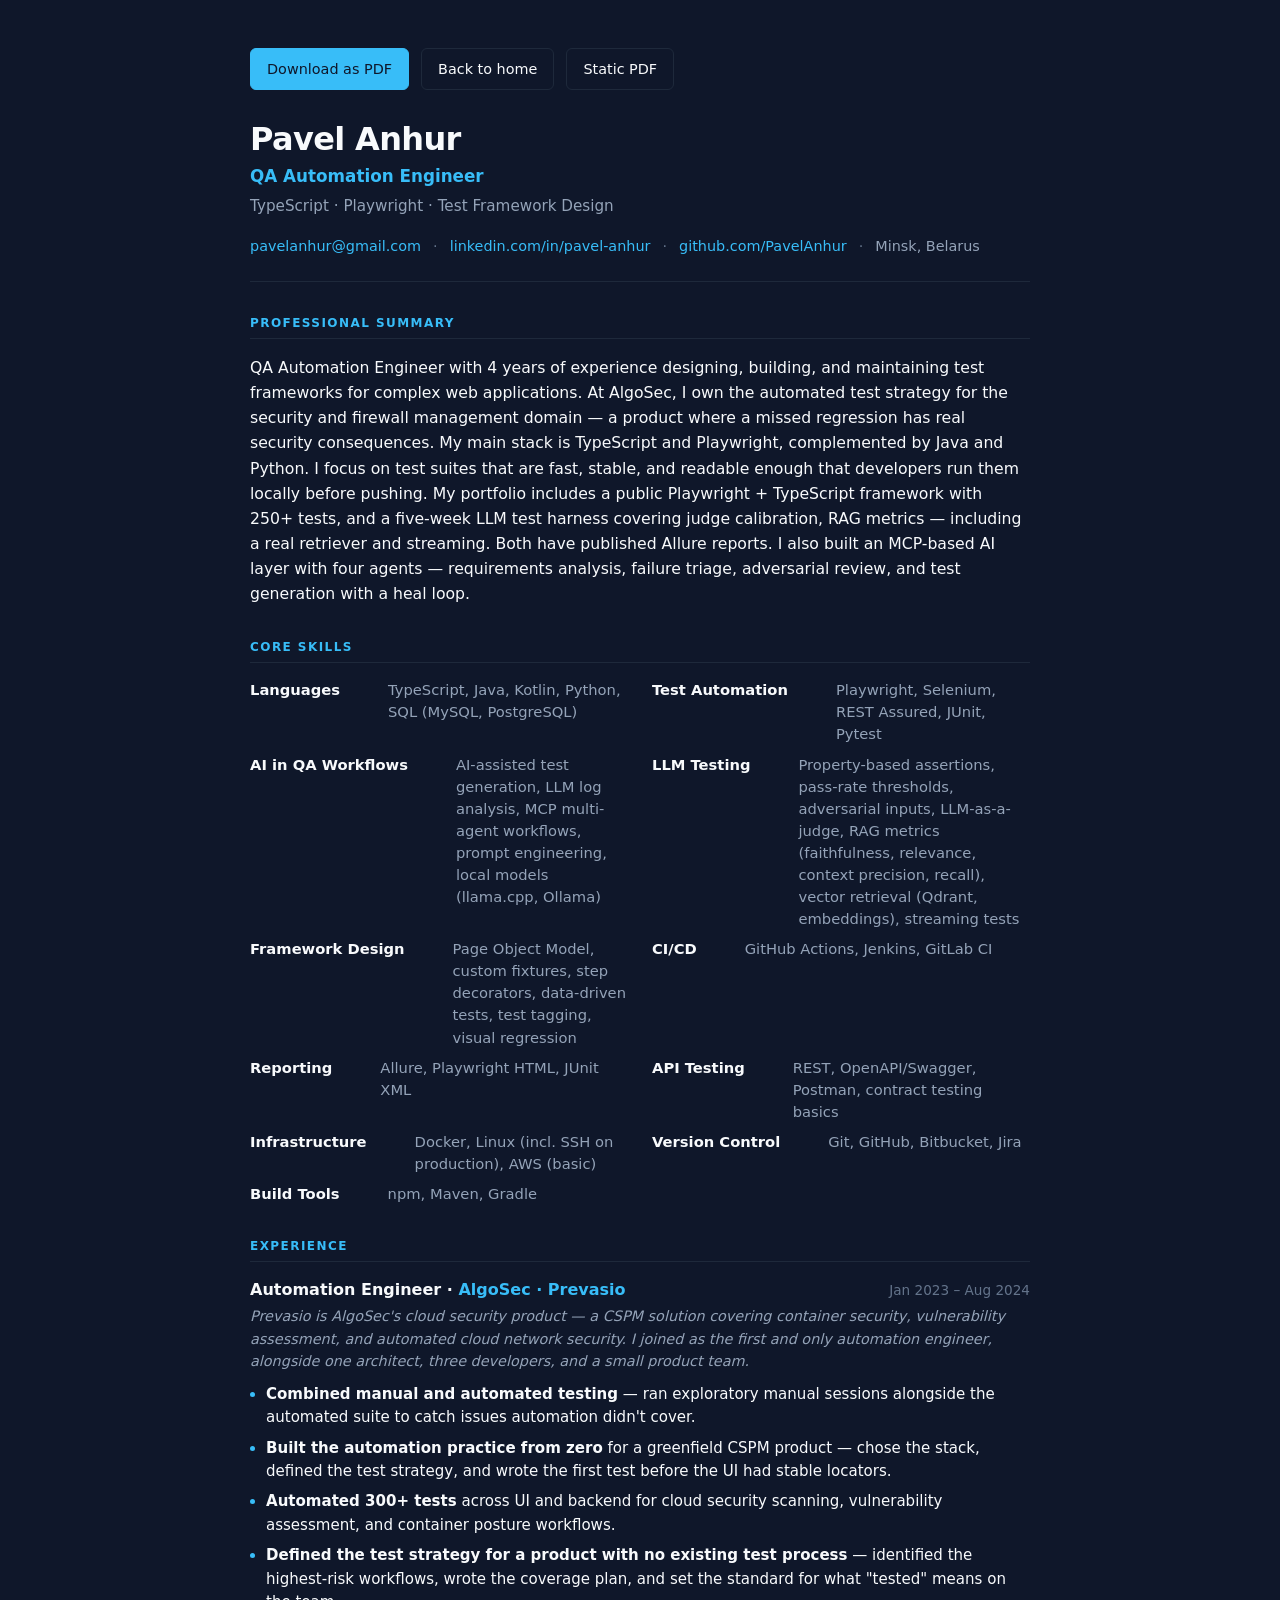
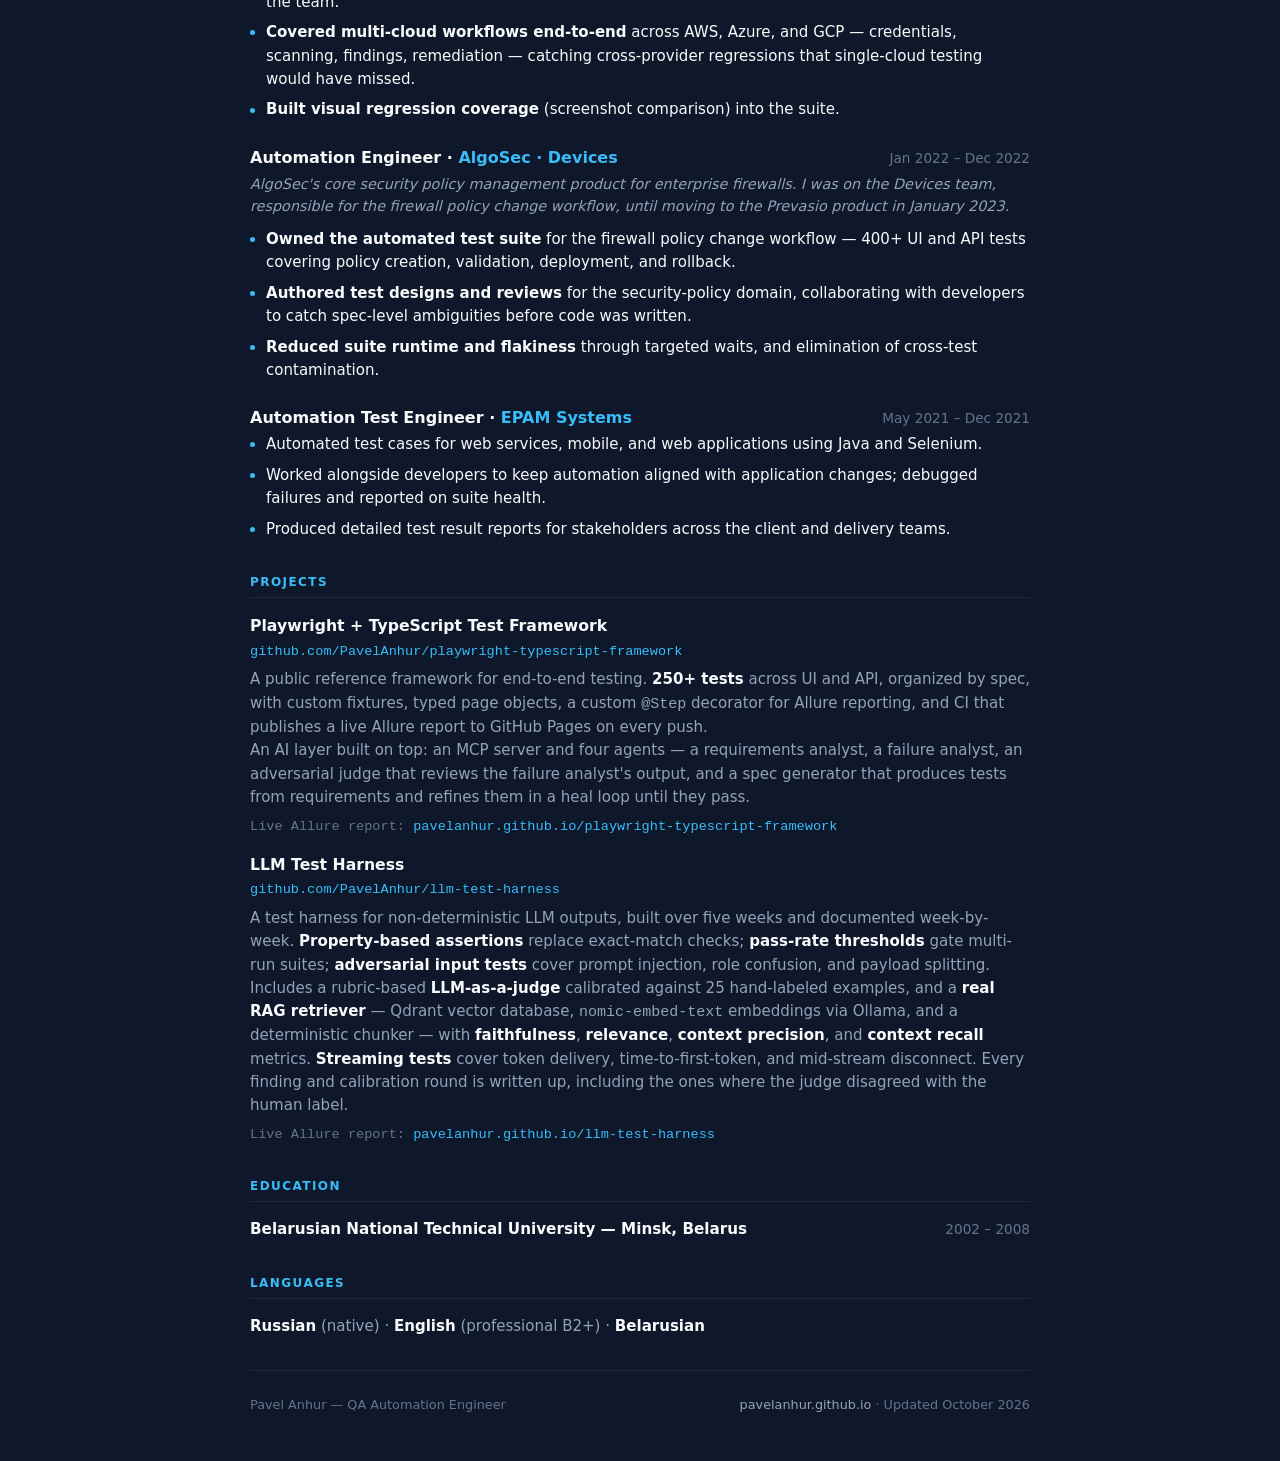
==== commit 79941bb4: "docs(cv): print pagination — section flow, page breaks for Experience/Projects, tighter skills" ====
--- a/cv.html
+++ b/cv.html
@@ -70,7 +70,7 @@
         complemented by Java and Python. I focus on test suites that are fast, stable, and
         readable enough that developers run them locally before pushing. My portfolio includes
         a public Playwright + TypeScript framework with 250+ tests, and a five-week LLM test
-        harness covering judge calibration, RAG metrics — including a real retriever — and
+        harness covering judge calibration, RAG metrics — including a real retriever and
         streaming. Both have published Allure reports. I also built an MCP-based AI
         layer with four agents — requirements analysis, failure triage, adversarial review,
         and test generation with a heal loop.
@@ -93,9 +93,8 @@
         </div>
         <div class="cv__skill-group">
           <dt>AI in QA Workflows</dt>
-          <dd>AI-assisted test generation, log analysis with LLMs, MCP servers and multi-agent
-            workflows (triage, adversarial review, spec generation), prompt engineering,
-            local models (llama.cpp, Ollama)</dd>
+          <dd>AI-assisted test generation, LLM log analysis, MCP multi-agent workflows,
+            prompt engineering, local models (llama.cpp, Ollama)</dd>
         </div>
         <div class="cv__skill-group">
           <dt>LLM Testing</dt>
@@ -105,7 +104,8 @@
         </div>
         <div class="cv__skill-group">
           <dt>Framework Design</dt>
-          <dd>Page Object Model, custom fixtures, step decorators, data-driven tests, test tagging, visual regression (screenshot comparison)</dd>
+          <dd>Page Object Model, custom fixtures, step decorators, data-driven tests,
+            test tagging, visual regression</dd>
         </div>
         <div class="cv__skill-group">
           <dt>CI/CD</dt>
@@ -137,7 +137,7 @@
     <!-- =====================================================================
          Experience
          ===================================================================== -->
-    <section class="cv__section" aria-labelledby="experience-heading">
+    <section class="cv__section cv__section--page-break" aria-labelledby="experience-heading">
       <h2 class="cv__section-title" id="experience-heading">Experience</h2>
 
       <!-- AlgoSec · Prevasio -->
@@ -248,7 +248,7 @@
     <!-- =====================================================================
          Projects
          ===================================================================== -->
-    <section class="cv__section" aria-labelledby="projects-heading">
+    <section class="cv__section cv__section--page-break" aria-labelledby="projects-heading">
       <h2 class="cv__section-title" id="projects-heading">Projects</h2>
 
       <article class="cv__project">
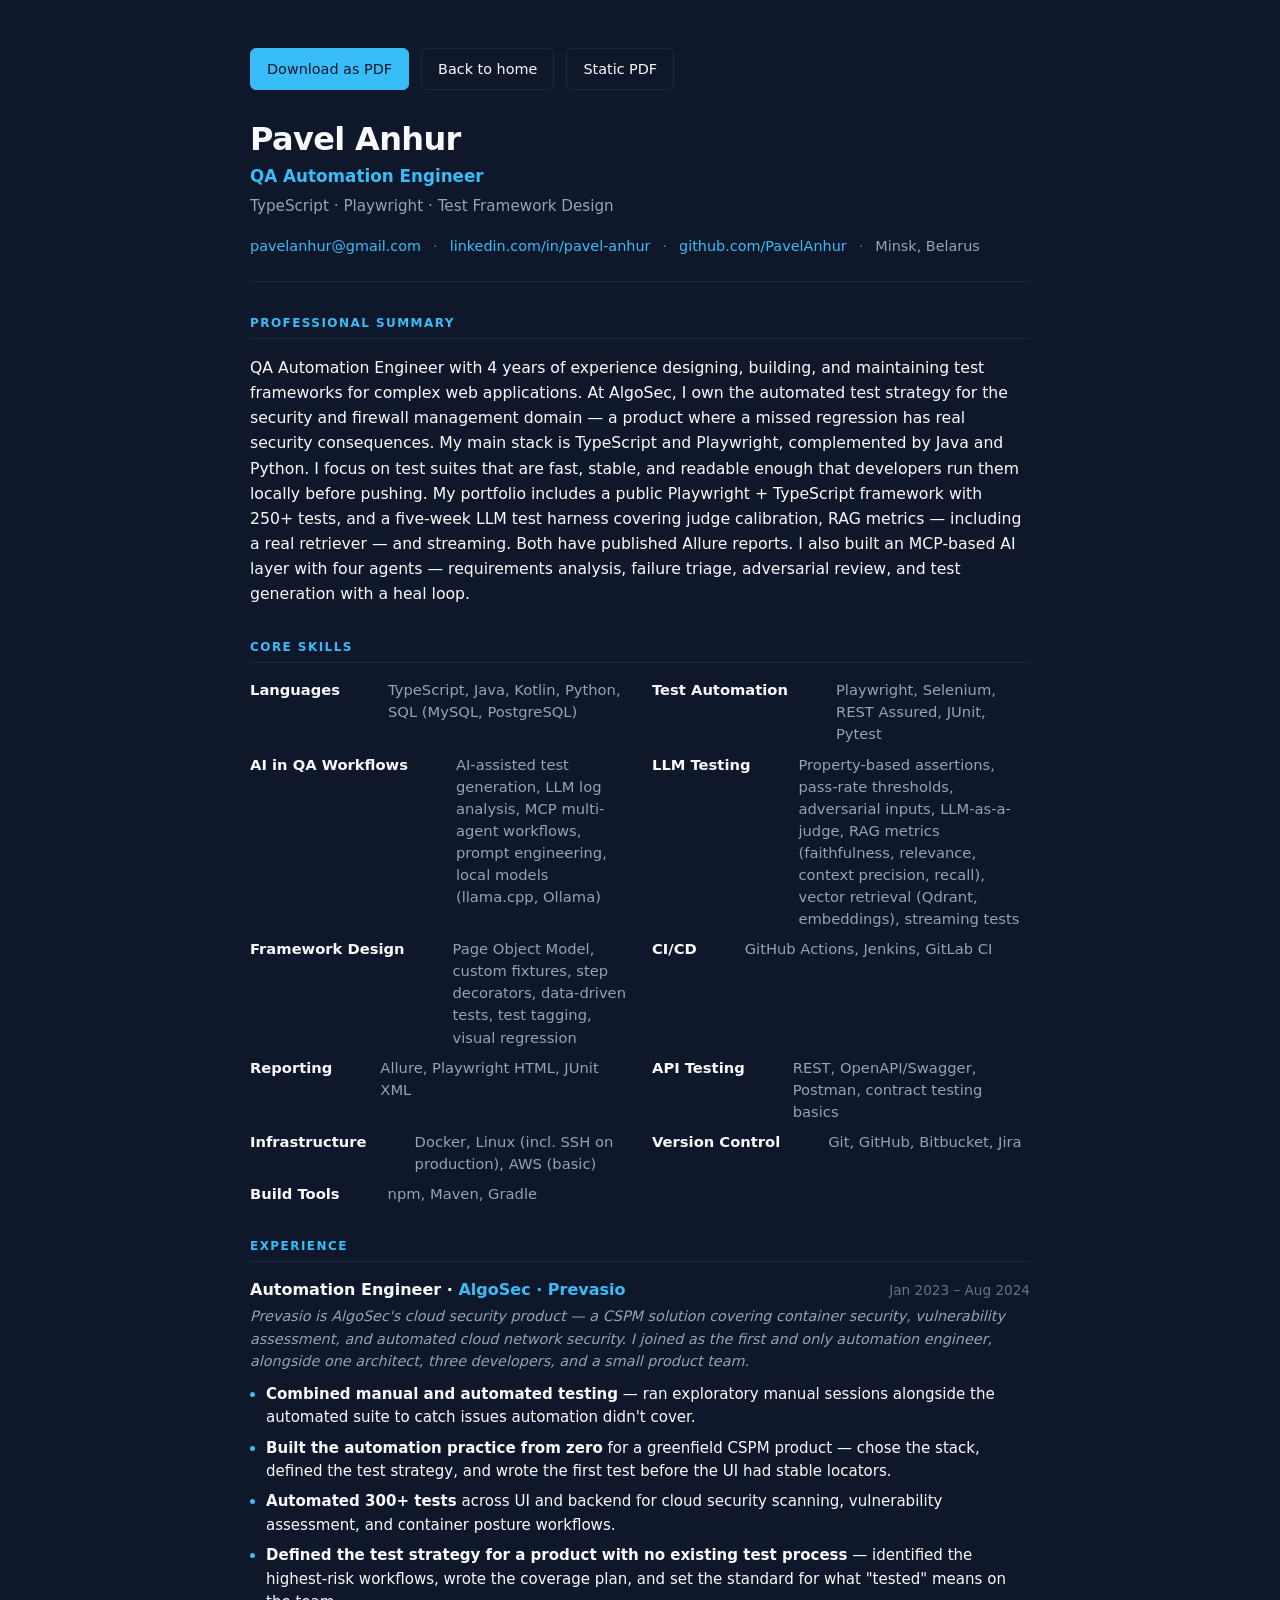
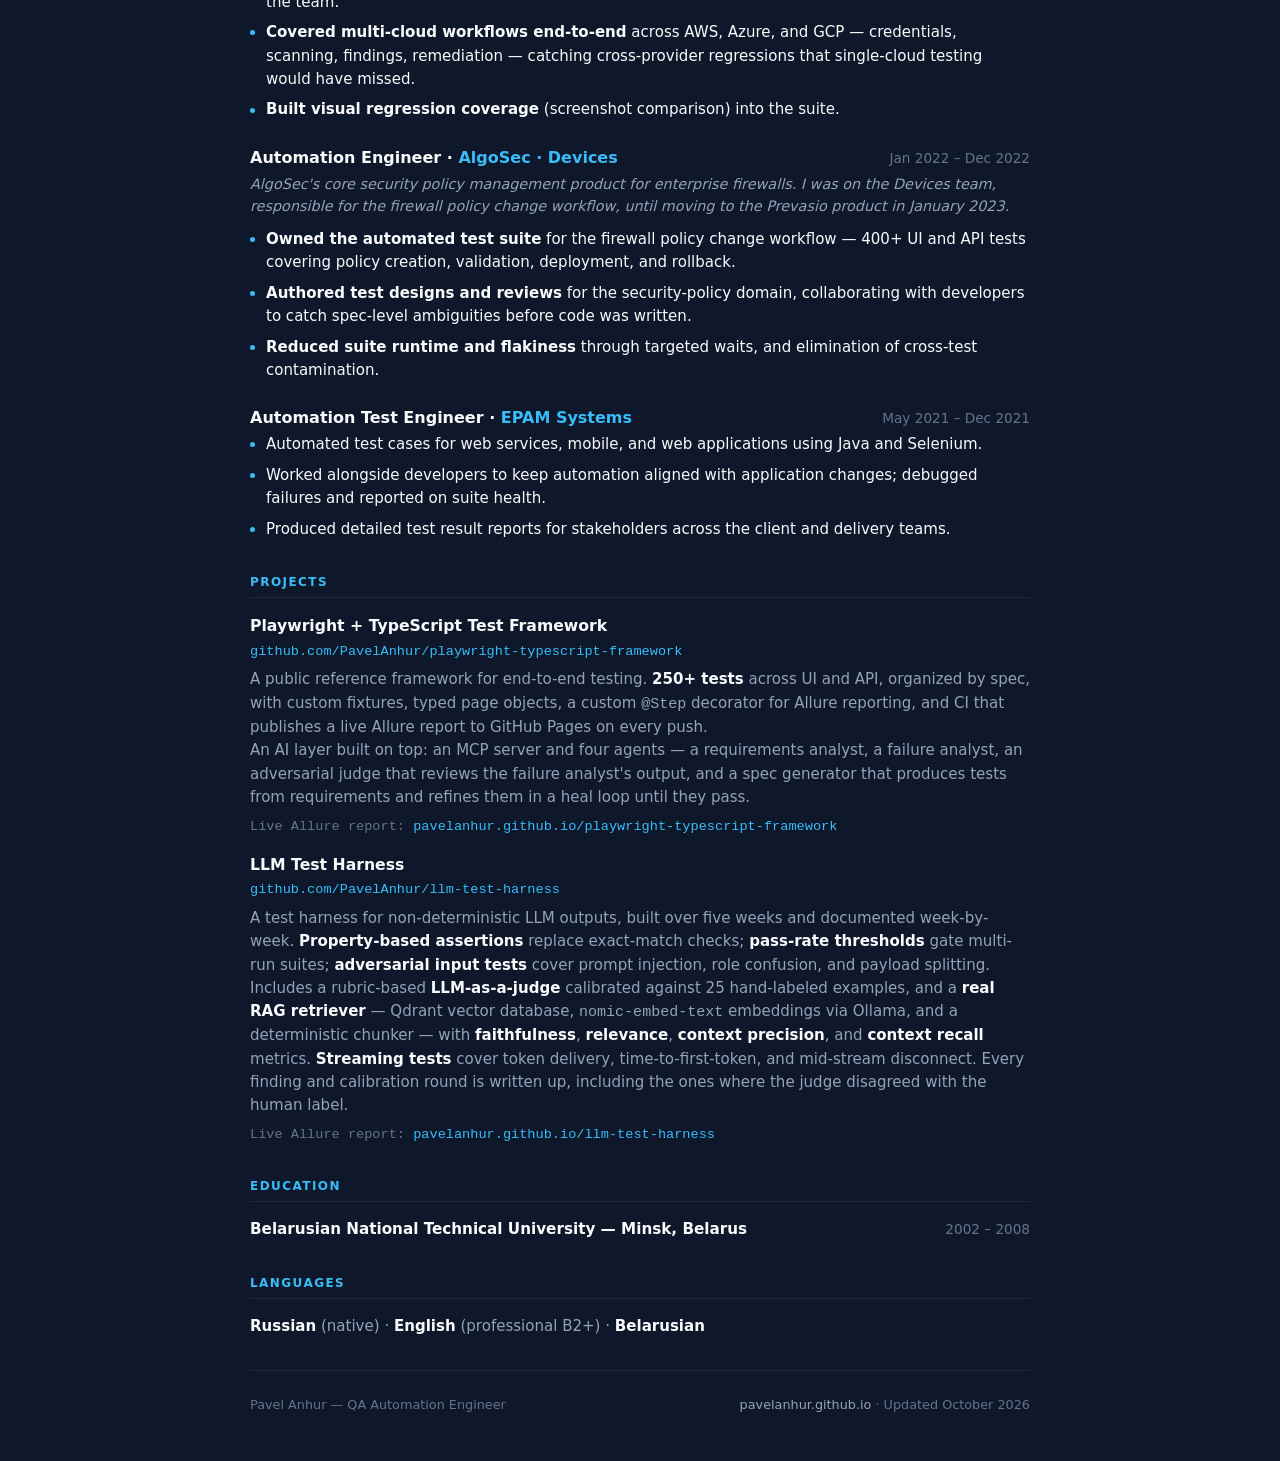
==== commit 8b7ad495: "docs(cv): print pagination — section flow, page breaks for Experience/Projects, tighter skills" ====
--- a/cv.html
+++ b/cv.html
@@ -70,7 +70,7 @@
         complemented by Java and Python. I focus on test suites that are fast, stable, and
         readable enough that developers run them locally before pushing. My portfolio includes
         a public Playwright + TypeScript framework with 250+ tests, and a five-week LLM test
-        harness covering judge calibration, RAG metrics — including a real retriever and
+        harness covering judge calibration, RAG metrics — including a real retriever — and
         streaming. Both have published Allure reports. I also built an MCP-based AI
         layer with four agents — requirements analysis, failure triage, adversarial review,
         and test generation with a heal loop.
--- a/assets/css/styles.css
+++ b/assets/css/styles.css
@@ -158,7 +158,7 @@
     padding: 0;
     background: #fff;
     color: var(--print-fg);
-    font-size: 10.5pt;
+    font-size: 10pt;
     line-height: 1.45;
     display: block;
     min-height: auto;
--- a/assets/css/cv.css
+++ b/assets/css/cv.css
@@ -321,8 +321,7 @@
 
   .cv__job-bullets li,
   .cv__project,
-  .cv__job,
-  .cv__section {
+  .cv__job {
     page-break-inside: avoid;
     break-inside: avoid;
   }
@@ -368,4 +367,9 @@
     print-color-adjust: exact;
     -webkit-print-color-adjust: exact;
   }
+
+  .cv__section--page-break {
+    break-before: page;
+    page-break-before: always;  /* legacy alias */
+  }
 }
